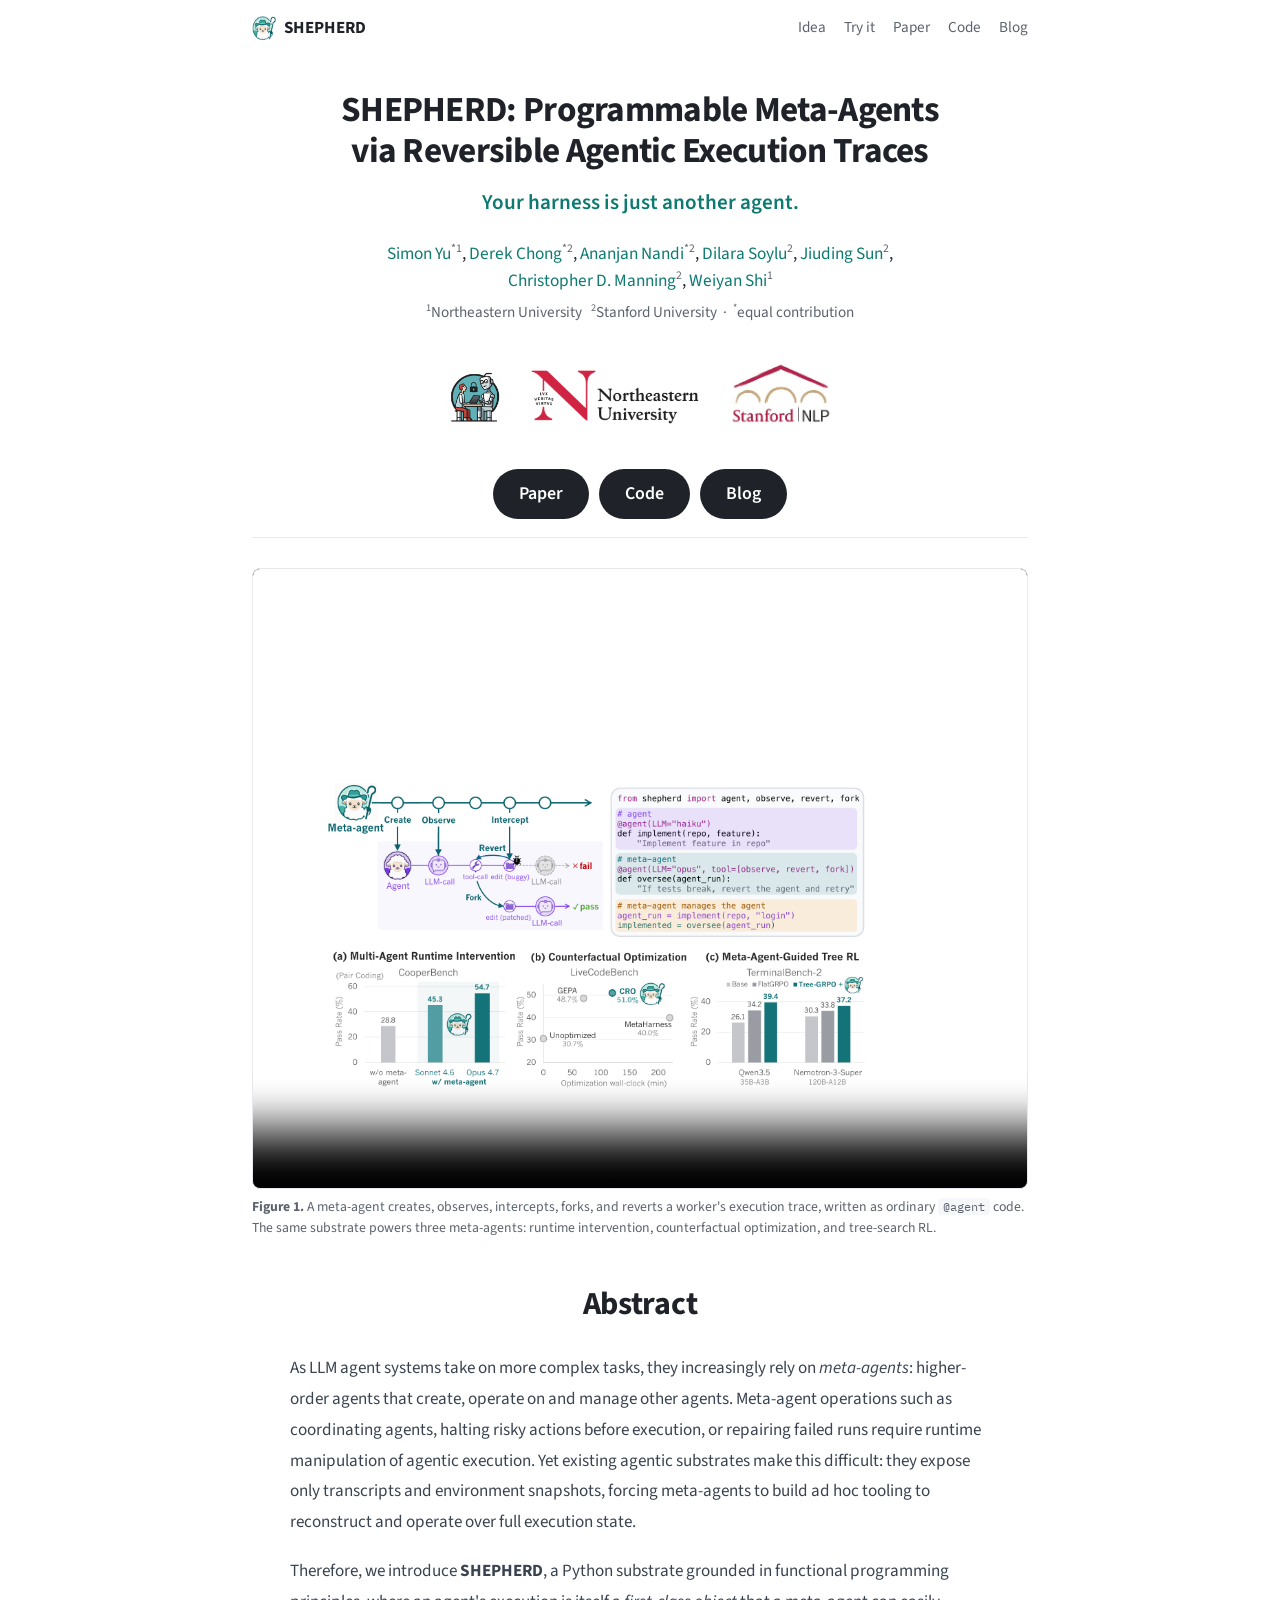
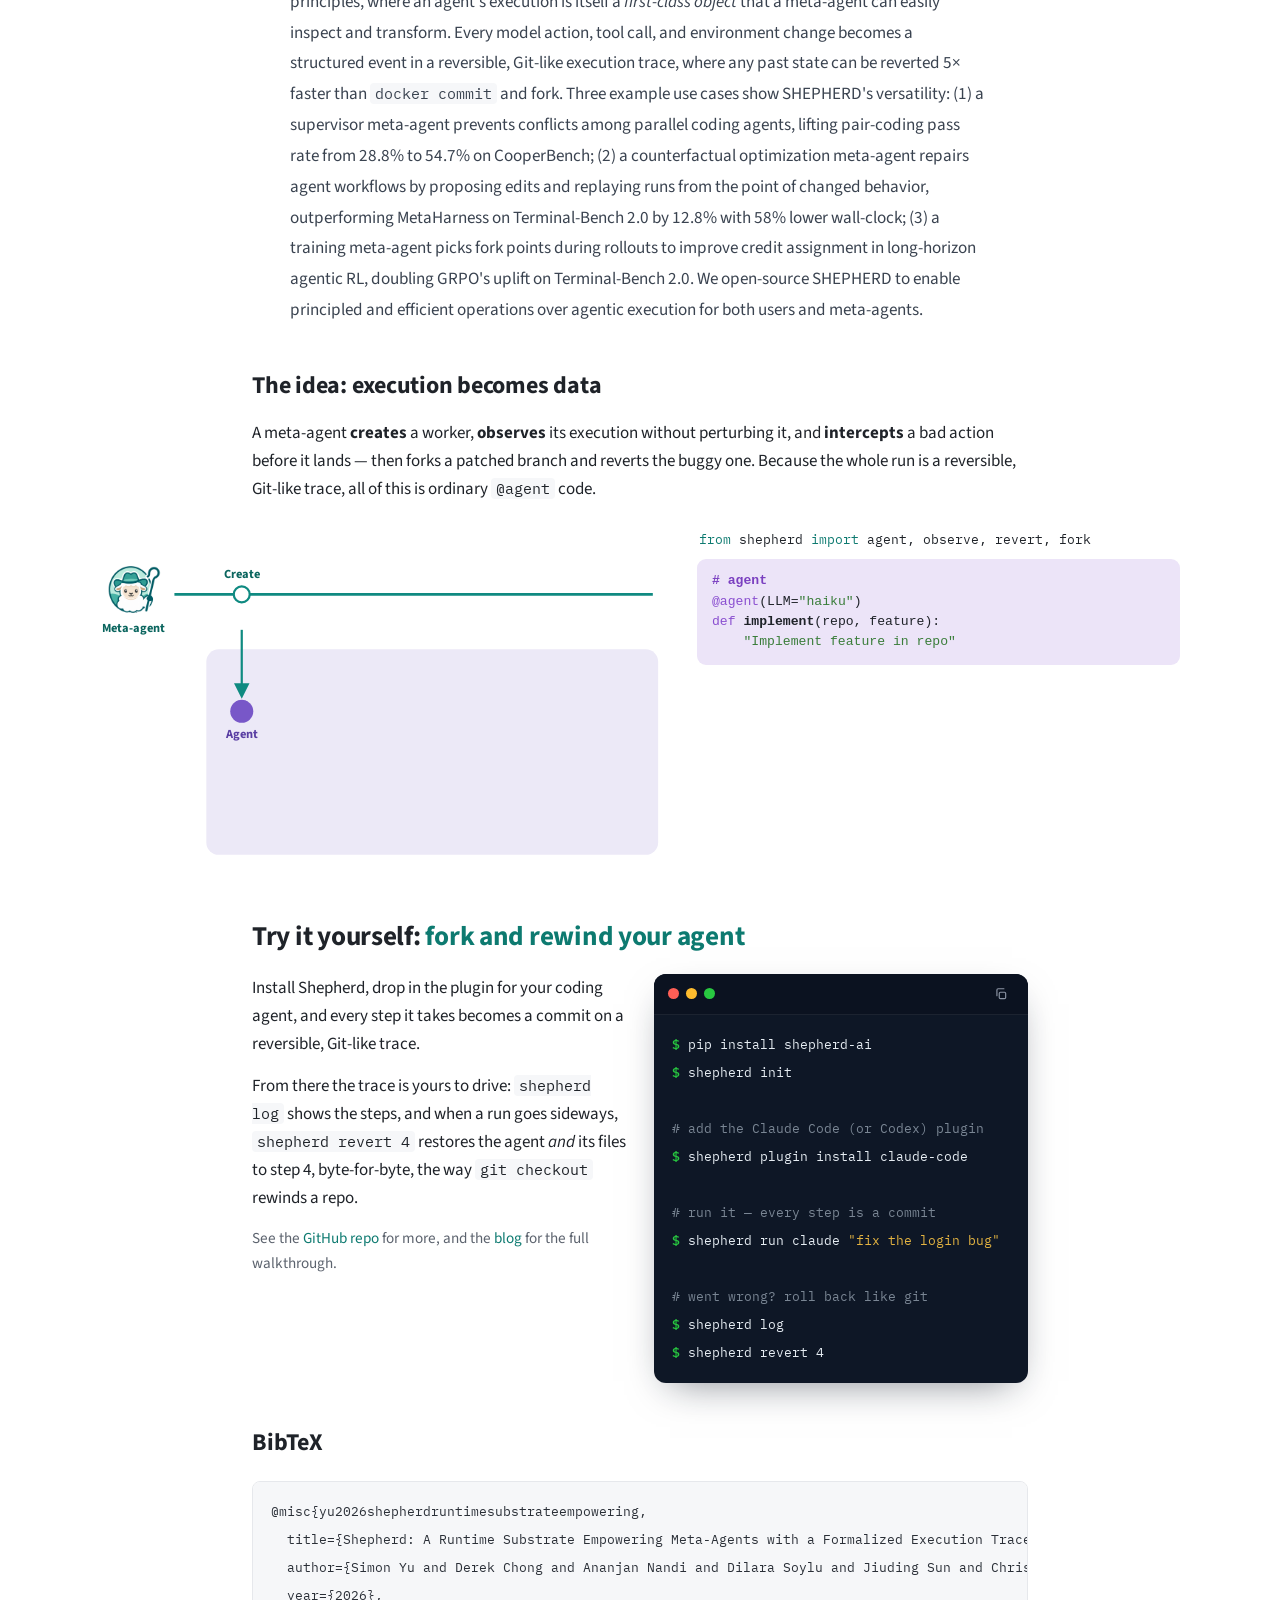
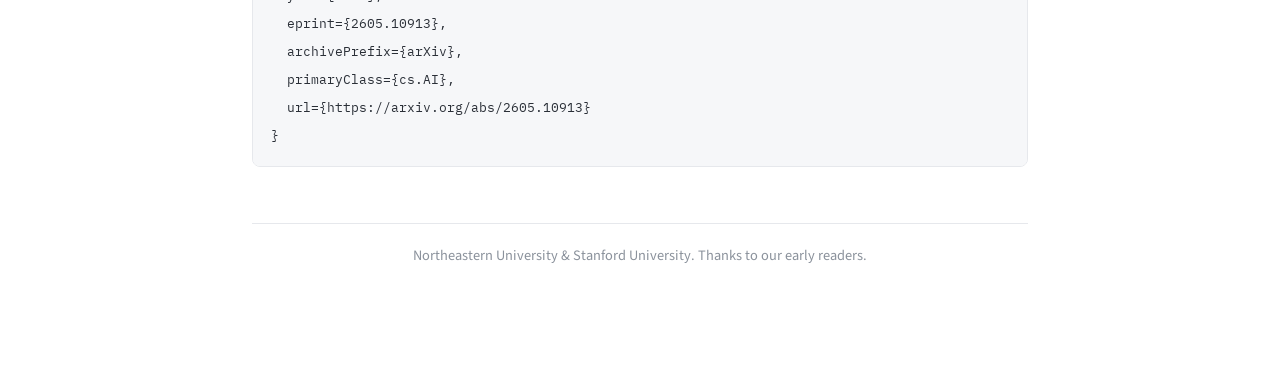
==== index.html @ e4c7e29d "Update SHEPHERD site Co-Authored-By: Claude Opus 4.8 (1M context) <noreply@anthropic.com>" ====
<!DOCTYPE html>
<html lang="en">
<head>
<meta charset="utf-8" />
<meta name="viewport" content="width=device-width, initial-scale=1" />
<title>SHEPHERD — Programmable Meta-Agents via Reversible Execution Traces</title>
<meta name="description" content="SHEPHERD makes an agent's execution a first-class, reversible, Git-like trace, so the harness that supervises your agents can be just another agent." />
<link rel="icon" type="image/png" href="assets/logo-shepherd.png" />
<link rel="preconnect" href="https://fonts.googleapis.com" />
<link rel="preconnect" href="https://fonts.gstatic.com" crossorigin />
<link href="https://fonts.googleapis.com/css2?family=Source+Sans+3:wght@400;600;700&family=IBM+Plex+Mono:wght@400;500&display=swap" rel="stylesheet" />
<link rel="stylesheet" href="style.css" />
<script src="app.js" defer></script>
</head>
<body>

<nav class="nav">
  <a class="nav__brand" href="#top"><img src="assets/logo-shepherd.png" alt="" /> SHEPHERD</a>
  <div class="nav__links">
    <a href="#idea">Idea</a>
    <a href="#try">Try it</a>
    <a href="https://arxiv.org/abs/2605.10913" target="_blank" rel="noopener">Paper</a>
    <a href="https://github.com/dcx/poc-crank-v2" target="_blank" rel="noopener">Code</a>
    <a href="https://www.notion.so/SHEPHERD-A-Runtime-Substrate-Empowering-Meta-Agents-with-a-Formalized-Execution-Trace-380c4f17675781e7a4adf8427de3fefa?source=copy_link" target="_blank" rel="noopener">Blog</a>
  </div>
</nav>

<main id="top" class="wrap">

  <!-- ===== Hero ===== -->
  <header class="hero">
    <h1 class="hero__title">SHEPHERD: Programmable Meta-Agents via Reversible Agentic Execution Traces</h1>
    <p class="hero__tag">Your harness is just another agent.</p>
    <p class="authors">
      <a href="https://simonucl.github.io/" target="_blank" rel="noopener">Simon Yu</a><sup>*1</sup>,
      <a href="https://nlp.stanford.edu/~derekch/" target="_blank" rel="noopener">Derek Chong</a><sup>*2</sup>,
      <a href="https://ananjan-nandi-9.github.io/" target="_blank" rel="noopener">Ananjan Nandi</a><sup>*2</sup>,
      <a href="https://profiles.stanford.edu/dilara" target="_blank" rel="noopener">Dilara Soylu</a><sup>2</sup>,
      <a href="https://jiudingsun01.github.io/" target="_blank" rel="noopener">Jiuding Sun</a><sup>2</sup>,<br />
      <a href="https://nlp.stanford.edu/~manning/" target="_blank" rel="noopener">Christopher D. Manning</a><sup>2</sup>,
      <a href="https://wyshi.github.io/" target="_blank" rel="noopener">Weiyan Shi</a><sup>1</sup>
    </p>
    <p class="affil"><sup>1</sup>Northeastern University &nbsp; <sup>2</sup>Stanford University &nbsp;&middot;&nbsp; <sup>*</sup>equal contribution</p>
    <div class="orgs">
      <a href="https://github.com/CHATS-lab" target="_blank" rel="noopener" title="CHATS-Lab"><img src="assets/logo-chats.png" alt="CHATS-Lab" /></a>
      <a href="https://www.northeastern.edu/" target="_blank" rel="noopener" title="Northeastern University"><img src="assets/logo-northeastern.png" alt="Northeastern University" /></a>
      <a href="https://nlp.stanford.edu/" target="_blank" rel="noopener" title="Stanford NLP Group"><img src="assets/logo-stanfordnlp.png" alt="Stanford NLP Group" /></a>
    </div>
    <p class="links">
      <a class="lnk" href="https://arxiv.org/abs/2605.10913" target="_blank" rel="noopener">Paper</a>
      <a class="lnk" href="https://github.com/dcx/poc-crank-v2" target="_blank" rel="noopener">Code</a>
      <a class="lnk" href="https://www.notion.so/SHEPHERD-A-Runtime-Substrate-Empowering-Meta-Agents-with-a-Formalized-Execution-Trace-380c4f17675781e7a4adf8427de3fefa?source=copy_link" target="_blank" rel="noopener">Blog</a>
    </p>
  </header>

  <!-- ===== Teaser ===== -->
  <figure class="teaser">
    <video class="teaser__video" src="assets/teaser.mp4" poster="assets/teaser.png" autoplay loop muted playsinline controls></video>
    <figcaption><b>Figure 1.</b> A meta-agent creates, observes, intercepts, forks, and reverts a worker's execution trace, written as ordinary <code>@agent</code> code. The same substrate powers three meta-agents: runtime intervention, counterfactual optimization, and tree-search RL.</figcaption>
  </figure>

  <!-- ===== Abstract ===== -->
  <section class="abstract">
    <h2>Abstract</h2>
    <div class="abstract__body">
      <p>
        As LLM agent systems take on more complex tasks, they increasingly rely on <em>meta-agents</em>:
        higher-order agents that create, operate on and manage other agents. Meta-agent operations such
        as coordinating agents, halting risky actions before execution, or repairing failed runs require
        runtime manipulation of agentic execution. Yet existing agentic substrates make this difficult:
        they expose only transcripts and environment snapshots, forcing meta-agents to build ad hoc
        tooling to reconstruct and operate over full execution state.
      </p>
      <p>
        Therefore, we introduce <b>SHEPHERD</b>, a Python substrate grounded in functional programming
        principles, where an agent's execution is itself a <em>first-class object</em> that a meta-agent
        can easily inspect and transform. Every model action, tool call, and environment change becomes a
        structured event in a reversible, Git-like execution trace, where any past state can be reverted
        5&times; faster than <code>docker commit</code> and fork. Three example use cases show SHEPHERD's
        versatility: (1) a supervisor meta-agent prevents conflicts among parallel coding agents, lifting
        pair-coding pass rate from 28.8% to 54.7% on CooperBench; (2) a counterfactual optimization
        meta-agent repairs agent workflows by proposing edits and replaying runs from the point of changed
        behavior, outperforming MetaHarness on Terminal-Bench 2.0 by 12.8% with 58% lower wall-clock;
        (3) a training meta-agent picks fork points during rollouts to improve credit assignment in
        long-horizon agentic RL, doubling GRPO's uplift on Terminal-Bench 2.0. We open-source SHEPHERD to
        enable principled and efficient operations over agentic execution for both users and meta-agents.
      </p>
    </div>
  </section>

  <!-- ===== The idea ===== -->
  <section id="idea">
    <h2>The idea: execution becomes data</h2>
    <p>
      A meta-agent <b>creates</b> a worker, <b>observes</b> its execution without perturbing it, and
      <b>intercepts</b> a bad action before it lands &mdash; then forks a patched branch and reverts the
      buggy one. Because the whole run is a reversible, Git-like trace, all of this is ordinary
      <code>@agent</code> code.
    </p>

    <div class="anim" id="anim">
      <div class="anim__diagram">
        <svg class="trace-svg" viewBox="0 0 640 360" role="img" aria-label="A meta-agent creates, observes, intercepts, reverts, and forks a worker's execution trace.">
          <defs>
            <marker id="arrT" markerWidth="7" markerHeight="7" refX="5.5" refY="3.5" orient="auto"><path d="M0 0 L7 3.5 L0 7 z" fill="#0f8a81"/></marker>
            <marker id="arrP" markerWidth="7" markerHeight="7" refX="5.5" refY="3.5" orient="auto"><path d="M0 0 L7 3.5 L0 7 z" fill="#7857c8"/></marker>
            <marker id="arrG" markerWidth="7" markerHeight="7" refX="5.5" refY="3.5" orient="auto"><path d="M0 0 L7 3.5 L0 7 z" fill="#bdb8c9"/></marker>
          </defs>

          <!-- base -->
          <g>
            <rect x="120" y="120" width="510" height="232" rx="14" fill="#ece9f7"/>
            <line x1="84" y1="58" x2="624" y2="58" stroke="#0f8a81" stroke-width="3"/>
            <image href="assets/logo-shepherd.png" x="8" y="22" width="60" height="60"/>
            <text x="38" y="100" text-anchor="middle" fill="#0a655e" font-weight="700">Meta-agent</text>
          </g>

          <!-- create -->
          <g class="g-step" data-step="create">
            <circle cx="160" cy="58" r="9" fill="#fff" stroke="#0f8a81" stroke-width="2.5"/>
            <text x="160" y="40" text-anchor="middle" fill="#0a655e" font-weight="700">Create</text>
            <line x1="160" y1="98" x2="160" y2="172" stroke="#0f8a81" stroke-width="2.5" marker-end="url(#arrT)"/>
            <circle cx="160" cy="190" r="13" fill="#7857c8"/>
            <text x="160" y="220" text-anchor="middle" fill="#5a3fa3" font-weight="700">Agent</text>
          </g>

          <!-- observe -->
          <g class="g-step" data-step="observe">
            <circle cx="270" cy="58" r="9" fill="#fff" stroke="#0f8a81" stroke-width="2.5"/>
            <text x="270" y="40" text-anchor="middle" fill="#0a655e" font-weight="700">Observe</text>
            <line x1="270" y1="98" x2="270" y2="172" stroke="#0f8a81" stroke-width="2" stroke-dasharray="4 4" marker-end="url(#arrT)"/>
            <line x1="173" y1="190" x2="270" y2="190" stroke="#7857c8" stroke-width="3"/>
            <circle cx="270" cy="190" r="13" fill="#7857c8"/>
            <text x="270" y="220" text-anchor="middle" fill="#5a3fa3" font-weight="700">LLM-call</text>
          </g>

          <!-- intercept -->
          <g class="g-step" data-step="intercept">
            <circle cx="430" cy="58" r="9" fill="#fff" stroke="#0f8a81" stroke-width="2.5"/>
            <text x="430" y="40" text-anchor="middle" fill="#0a655e" font-weight="700">Intercept</text>
            <line x1="430" y1="98" x2="430" y2="172" stroke="#0f8a81" stroke-width="2.5" marker-end="url(#arrT)"/>
            <line x1="283" y1="190" x2="430" y2="190" stroke="#7857c8" stroke-width="3"/>
            <circle cx="350" cy="190" r="13" fill="#7857c8"/>
            <text x="350" y="220" text-anchor="middle" fill="#5a3fa3" font-weight="700">tool-call</text>
            <circle cx="430" cy="190" r="13" fill="#7857c8"/>
            <circle cx="441" cy="182" r="5" fill="#d2402a"/>
            <text x="430" y="220" text-anchor="middle" fill="#5a3fa3" font-weight="700">edit (buggy)</text>
            <line x1="443" y1="190" x2="520" y2="190" stroke="#bdb8c9" stroke-width="2.5" stroke-dasharray="4 4"/>
            <circle cx="532" cy="190" r="12" fill="#ded9e7" stroke="#bdb8c9" stroke-width="2"/>
            <line x1="546" y1="190" x2="572" y2="190" stroke="#bdb8c9" stroke-width="2.5" marker-end="url(#arrG)"/>
            <text x="582" y="195" fill="#d2402a" font-weight="700">&#10007; fail</text>
          </g>

          <!-- revert: arc back toward the pre-edit state -->
          <g class="g-step" data-step="revert">
            <path d="M418 174 C 408 140, 368 140, 354 174" fill="none" stroke="#0f8a81" stroke-width="2.5" marker-end="url(#arrT)"/>
            <text x="386" y="128" text-anchor="middle" fill="#0a655e" font-weight="700">Revert</text>
          </g>

          <!-- fork: patched branch that passes -->
          <g class="g-step" data-step="fork">
            <path d="M350 203 C 350 250, 398 268, 430 274" fill="none" stroke="#7857c8" stroke-width="3"/>
            <text x="372" y="252" text-anchor="middle" fill="#0a655e" font-weight="700">Fork</text>
            <circle cx="430" cy="278" r="13" fill="#7857c8"/>
            <text x="430" y="308" text-anchor="middle" fill="#5a3fa3" font-weight="700">edit (patched)</text>
            <line x1="443" y1="278" x2="520" y2="278" stroke="#7857c8" stroke-width="3"/>
            <circle cx="532" cy="278" r="13" fill="#7857c8"/>
            <text x="532" y="308" text-anchor="middle" fill="#5a3fa3" font-weight="700">LLM-call</text>
            <line x1="546" y1="278" x2="572" y2="278" stroke="#7857c8" stroke-width="2.5" marker-end="url(#arrP)"/>
            <text x="582" y="283" fill="#2f8a3c" font-weight="700">&#10003; pass</text>
          </g>
        </svg>
      </div>

      <div class="anim__code">
        <div class="cimport"><span class="kwt">from</span> shepherd <span class="kwt">import</span> agent, observe, revert, fork</div>
        <pre class="cblock cblock--agent" data-step="create"><span class="cm"># agent</span>
<span class="kw">@agent</span>(LLM=<span class="st">"haiku"</span>)
<span class="kw">def</span> <span class="fn">implement</span>(repo, feature):
    <span class="st">"Implement feature in repo"</span></pre>
        <pre class="cblock cblock--meta" data-step="intercept"><span class="cm"># meta-agent</span>
<span class="kw">@agent</span>(LLM=<span class="st">"opus"</span>, tool=[observe, revert, fork])
<span class="kw">def</span> <span class="fn">oversee</span>(agent_run):
    <span class="st">"If tests break, revert the agent and retry"</span></pre>
        <pre class="cblock cblock--manage" data-step="fork"><span class="cm"># meta-agent manages the agent</span>
agent_run = <span class="fn">implement</span>(repo, <span class="st">"login"</span>)
implemented = <span class="fn">oversee</span>(agent_run)</pre>
      </div>

    </div>
  </section>

  <!-- ===== Try it ===== -->
  <section id="try">
    <h2 class="try-h">Try it yourself: <span class="try-h__accent">fork and rewind your agent</span></h2>
    <div class="try">
      <div class="try__text">
        <p>
          Install Shepherd, drop in the plugin for your coding agent, and every step it takes becomes a
          commit on a reversible, Git-like trace.
        </p>
        <p>
          From there the trace is yours to drive: <code>shepherd log</code> shows the steps, and when a
          run goes sideways, <code>shepherd revert 4</code> restores the agent <em>and</em> its files to
          step 4, byte-for-byte, the way <code>git checkout</code> rewinds a repo.
        </p>
        <p class="muted">
          See the <a href="https://github.com/dcx/poc-crank-v2" target="_blank" rel="noopener">GitHub repo</a>
          for more, and the <a href="https://www.notion.so/SHEPHERD-A-Runtime-Substrate-Empowering-Meta-Agents-with-a-Formalized-Execution-Trace-380c4f17675781e7a4adf8427de3fefa?source=copy_link" target="_blank" rel="noopener">blog</a>
          for the full walkthrough.
        </p>
      </div>
      <div class="terminal">
        <div class="terminal__bar">
          <span class="dot dot--r"></span><span class="dot dot--y"></span><span class="dot dot--g"></span>
          <button class="terminal__copy" type="button" aria-label="Copy commands"><svg width="14" height="14" viewBox="0 0 24 24" fill="none" stroke="currentColor" stroke-width="2" stroke-linecap="round" stroke-linejoin="round"><rect x="9" y="9" width="11" height="11" rx="2"/><path d="M5 15V5a2 2 0 0 1 2-2h10"/></svg></button>
        </div>
        <pre class="terminal__body"><code><span class="p">$</span> pip install shepherd-ai
<span class="p">$</span> shepherd init

<span class="c"># add the Claude Code (or Codex) plugin</span>
<span class="p">$</span> shepherd plugin install claude-code

<span class="c"># run it — every step is a commit</span>
<span class="p">$</span> shepherd run claude <span class="s">"fix the login bug"</span>

<span class="c"># went wrong? roll back like git</span>
<span class="p">$</span> shepherd log
<span class="p">$</span> shepherd revert 4</code></pre>
      </div>
    </div>
  </section>

  <!-- ===== BibTeX ===== -->
  <section id="cite">
    <h2>BibTeX</h2>
    <pre class="code"><code>@misc{yu2026shepherdruntimesubstrateempowering,
  title={Shepherd: A Runtime Substrate Empowering Meta-Agents with a Formalized Execution Trace},
  author={Simon Yu and Derek Chong and Ananjan Nandi and Dilara Soylu and Jiuding Sun and Christopher D Manning and Weiyan Shi},
  year={2026},
  eprint={2605.10913},
  archivePrefix={arXiv},
  primaryClass={cs.AI},
  url={https://arxiv.org/abs/2605.10913}
}</code></pre>
  </section>

  <footer class="footer">
    <p>Northeastern University &amp; Stanford University. Thanks to our early readers.</p>
  </footer>

</main>
</body>
</html>
---- style.css ----
/* ============================================================
   SHEPHERD landing page — plain academic project page
   White background, centered single column, static figures.
   ============================================================ */

:root {
  --bg:     #ffffff;
  --text:   #1f2329;
  --muted:  #5c636e;
  --faint:  #8b929c;
  --line:   #e6e8ec;
  --code-bg:#f6f7f9;
  --link:   #0d7a70;     /* calm teal */
  --link-h: #0a5a52;
  --accent: #0d7a70;
  --sans: "Source Sans 3", system-ui, -apple-system, Segoe UI, sans-serif;
  --mono: "IBM Plex Mono", ui-monospace, "SF Mono", monospace;
  --maxw: 820px;
}

* { box-sizing: border-box; }
html { scroll-behavior: smooth; }
@media (prefers-reduced-motion: reduce) { html { scroll-behavior: auto; } }

body {
  margin: 0;
  font-family: var(--sans);
  color: var(--text);
  background: var(--bg);
  line-height: 1.65;
  font-size: 17px;
  -webkit-font-smoothing: antialiased;
}

a { color: var(--link); text-decoration: none; }
a:hover { color: var(--link-h); text-decoration: underline; }
em { font-style: italic; }
sup { font-size: .68em; color: var(--muted); }
code { font-family: var(--mono); font-size: .88em; background: var(--code-bg); padding: 1px 5px; border-radius: 4px; }

/* ---------- nav ---------- */
.nav {
  display: flex; align-items: center; justify-content: space-between;
  max-width: var(--maxw); margin: 0 auto;
  padding: 14px 22px;
}
.nav__brand { display: inline-flex; align-items: center; gap: 8px; font-weight: 700; color: var(--text); letter-spacing: .02em; }
.nav__brand:hover { text-decoration: none; }
.nav__brand img { width: 24px; height: 24px; }
.nav__links { display: flex; gap: 18px; }
.nav__links a { color: var(--muted); font-size: .95rem; }
.nav__links a:hover { color: var(--link); text-decoration: none; }
@media (max-width: 640px) { .nav__links a:not(:last-child) { display: none; } }

/* ---------- layout ---------- */
.wrap { max-width: var(--maxw); margin: 0 auto; padding: 8px 22px 80px; }

section { margin: 40px 0; }
h2 { font-size: 1.5rem; font-weight: 700; margin: 0 0 14px; letter-spacing: -.01em; }
h3 { font-size: 1.15rem; font-weight: 600; margin: 30px 0 8px; }
p  { margin: 0 0 16px; }
.muted { color: var(--muted); font-size: .95rem; }

/* ---------- hero ---------- */
.hero { text-align: center; padding: 26px 0 18px; border-bottom: 1px solid var(--line); }
.hero__head { display: flex; align-items: center; justify-content: center; gap: 20px; flex-wrap: wrap; margin-bottom: 16px; }
.hero__logo { width: 92px; height: 92px; flex: none; }
.hero__title { font-size: clamp(1.5rem, 3.2vw, 2.2rem); font-weight: 700; line-height: 1.15; letter-spacing: -.02em; margin: 0 auto 14px; max-width: 18em; text-align: center; }
.hero__tag { font-size: clamp(1.1rem, 2.2vw, 1.32rem); color: var(--accent); font-weight: 600; margin: 0 0 20px; }
.authors { font-size: 1.08rem; line-height: 1.5; margin: 0 auto 6px; max-width: 44em; }
.affil { font-size: .95rem; color: var(--muted); margin: 0 0 20px; }

.links { display: flex; flex-wrap: wrap; gap: 10px; justify-content: center; margin: 0; }
.lnk {
  display: inline-block; font-size: 1.12rem; font-weight: 600;
  padding: 10px 26px; border-radius: 999px;
  background: var(--text); color: #fff;
}
.lnk:hover { background: #000; color: #fff; text-decoration: none; }
.lnk--off { background: var(--code-bg); color: var(--faint); cursor: default; }

/* affiliation logos */
.orgs { display: flex; flex-wrap: wrap; align-items: center; justify-content: center; gap: 30px; margin: 6px 0 20px; }
.orgs img { height: 54px; width: auto; opacity: .88; }
.orgs img[alt="Stanford NLP Group"] { height: 104px; }
.orgs a { display: inline-flex; }
.orgs a:hover img { opacity: 1; }
@media (max-width: 480px) { .orgs { gap: 18px; } .orgs img { height: 42px; } .orgs img[alt="Stanford NLP Group"] { height: 80px; } }

/* ---------- figures ---------- */
figure { margin: 22px 0; }
figure img { display: block; width: 100%; height: auto; border: 1px solid var(--line); border-radius: 6px; }
figcaption { font-size: .86rem; color: var(--muted); margin-top: 8px; line-height: 1.5; }
.teaser { margin: 30px 0; }

/* ---------- code ---------- */
pre.code {
  background: var(--code-bg); border: 1px solid var(--line); border-radius: 8px;
  padding: 16px 18px; overflow-x: auto; margin: 18px 0;
}
pre.code code { background: none; padding: 0; font-size: .82rem; line-height: 1.7; color: #2a2f37; white-space: pre; }

/* ---------- details ---------- */
details { margin: 8px 0 0; border-top: 1px solid var(--line); padding-top: 12px; }
summary { cursor: pointer; font-weight: 600; color: var(--accent); }
details p { margin-top: 10px; font-size: .95rem; color: var(--muted); }

/* ---------- facts list ---------- */
.facts { margin: 6px 0 0; padding-left: 22px; }
.facts li { margin-bottom: 12px; }

/* ---------- footer ---------- */
.footer { margin-top: 56px; padding-top: 20px; border-top: 1px solid var(--line); text-align: center; color: var(--faint); font-size: .9rem; }

/* ===== animated "execution becomes data" diagram ===== */
.anim {
  width: min(1080px, 94vw);
  margin: 26px 0 10px;
  margin-left: calc((100% - min(1080px, 94vw)) / 2);
  display: grid;
  grid-template-columns: 1.08fr 0.92fr;
  gap: 30px;
  align-items: center;
}
.anim__diagram svg { width: 100%; height: auto; display: block; }
.trace-svg text { font-family: var(--sans); font-size: 14px; }

.anim__code { display: flex; flex-direction: column; gap: 10px; font-family: var(--mono); font-size: .82rem; line-height: 1.5; }
.cimport { color: #1f2329; padding: 0 2px; white-space: pre-wrap; }
.cimport .kwt { color: #0d7a70; }
.cblock { margin: 0; padding: 12px 15px; border-radius: 9px; white-space: pre; overflow-x: auto; line-height: 1.55; }
.cblock--agent  { background: #ece4f8; }
.cblock--meta   { background: #d8efe9; }
.cblock--manage { background: #fdecd2; }
.cm { font-weight: 600; }
.cblock--agent  .cm { color: #7a3fc0; }
.cblock--meta   .cm { color: #0d7a70; }
.cblock--manage .cm { color: #b06a1c; }
.kw { color: #8a4fd0; }
.st { color: #3a7d3a; }
.fn { color: #1f2329; font-weight: 600; }

.anim__replay {
  grid-column: 1 / -1; justify-self: end;
  font-family: var(--mono); font-size: .76rem;
  padding: 6px 13px; border-radius: 999px;
  border: 1px solid var(--line); background: var(--code-bg); color: var(--muted);
  cursor: pointer;
}
.anim__replay:hover { color: var(--accent); border-color: var(--accent); }

/* reveal states */
.g-step { opacity: 0; transition: opacity .55s ease; }
.g-step.in { opacity: 1; }
.cblock, .cimport { opacity: 0; transform: translateY(8px); transition: opacity .5s ease, transform .5s ease; }
.cblock.in, .cimport.in { opacity: 1; transform: none; }

@media (max-width: 820px) {
  .anim { grid-template-columns: 1fr; gap: 16px; width: 100%; margin-left: 0; }
}
@media (prefers-reduced-motion: reduce) {
  .g-step, .cblock, .cimport { opacity: 1 !important; transform: none !important; }
}

/* ===== teaser video ===== */
.teaser__video { display: block; width: 100%; height: auto; border: 1px solid var(--line); border-radius: 8px; background: #000; }

/* ===== try it ===== */
.try { display: grid; grid-template-columns: 1fr 1fr; gap: 28px; align-items: center; }
@media (max-width: 760px) { .try { grid-template-columns: 1fr; gap: 16px; } }
.try__text p { margin: 0 0 14px; }
.try__code { background: #f6f7f9; border: 1px solid var(--line); border-radius: 10px; padding: 16px 18px; overflow-x: auto; margin: 0; }
.try__code code { font-family: var(--mono); font-size: .82rem; line-height: 1.85; color: #2a2f37; white-space: pre; }
.sh-c { color: #8b929c; }
.sh-s { color: #3a7d3a; }

/* ===== abstract (VS-style) ===== */
.abstract { text-align: center; }
.abstract h2 { font-size: 2rem; margin-bottom: 22px; }
.abstract__body { max-width: 700px; margin: 0 auto; text-align: left; }
.abstract__body p { font-size: 1.07rem; line-height: 1.8; color: #3a4350; margin: 0 0 18px; }
.abstract__body p:last-child { margin-bottom: 0; }

/* ===== try it (VS-style heading + dark terminal) ===== */
.try-h { font-size: 1.7rem; }
.try-h__accent { color: var(--accent); }
.try { align-items: start; }
.try__text p:last-child { margin-bottom: 0; }

.terminal {
  background: #0e1726; border-radius: 12px; overflow: hidden;
  box-shadow: 0 14px 38px -16px rgba(14,23,38,.55);
}
.terminal__bar {
  display: flex; align-items: center; gap: 7px;
  padding: 10px 14px; background: #0b1220; border-bottom: 1px solid rgba(255,255,255,.07);
}
.dot { width: 11px; height: 11px; border-radius: 50%; display: inline-block; }
.dot--r { background: #ff5f56; } .dot--y { background: #febc2e; } .dot--g { background: #28c840; }
.terminal__copy {
  margin-left: auto; display: inline-flex; align-items: center;
  background: transparent; border: 0; color: #8a93a3; cursor: pointer;
  padding: 3px 6px; border-radius: 6px;
}
.terminal__copy:hover { color: #cdd5e0; background: rgba(255,255,255,.07); }
.terminal__copy.copied { color: #28c840; }
.terminal__body { margin: 0; padding: 16px 18px; overflow-x: auto; }
.terminal__body code { font-family: var(--mono); font-size: .82rem; line-height: 1.9; color: #e6edf3; white-space: pre; background: none; padding: 0; }
.terminal__body .p { color: #28c840; font-weight: 600; }
.terminal__body .c { color: #7a8694; }
.terminal__body .s { color: #e3b341; }
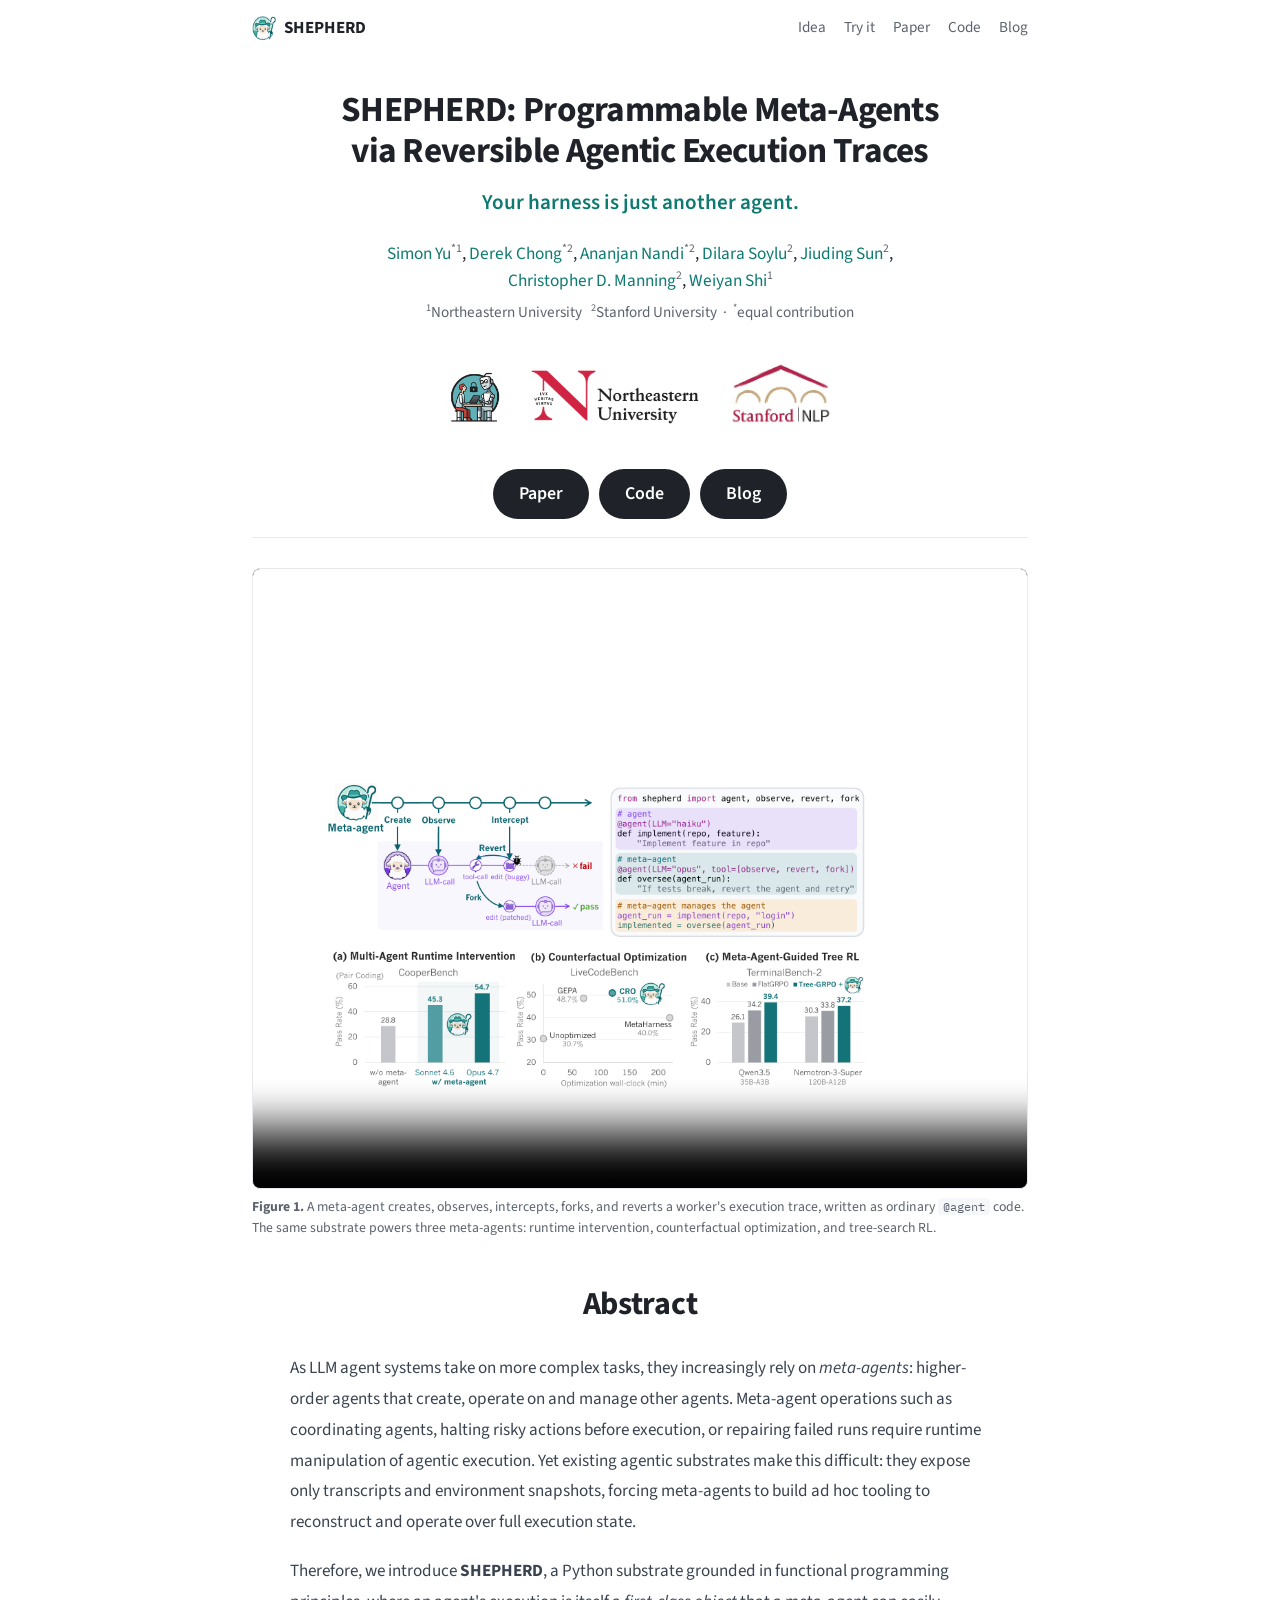
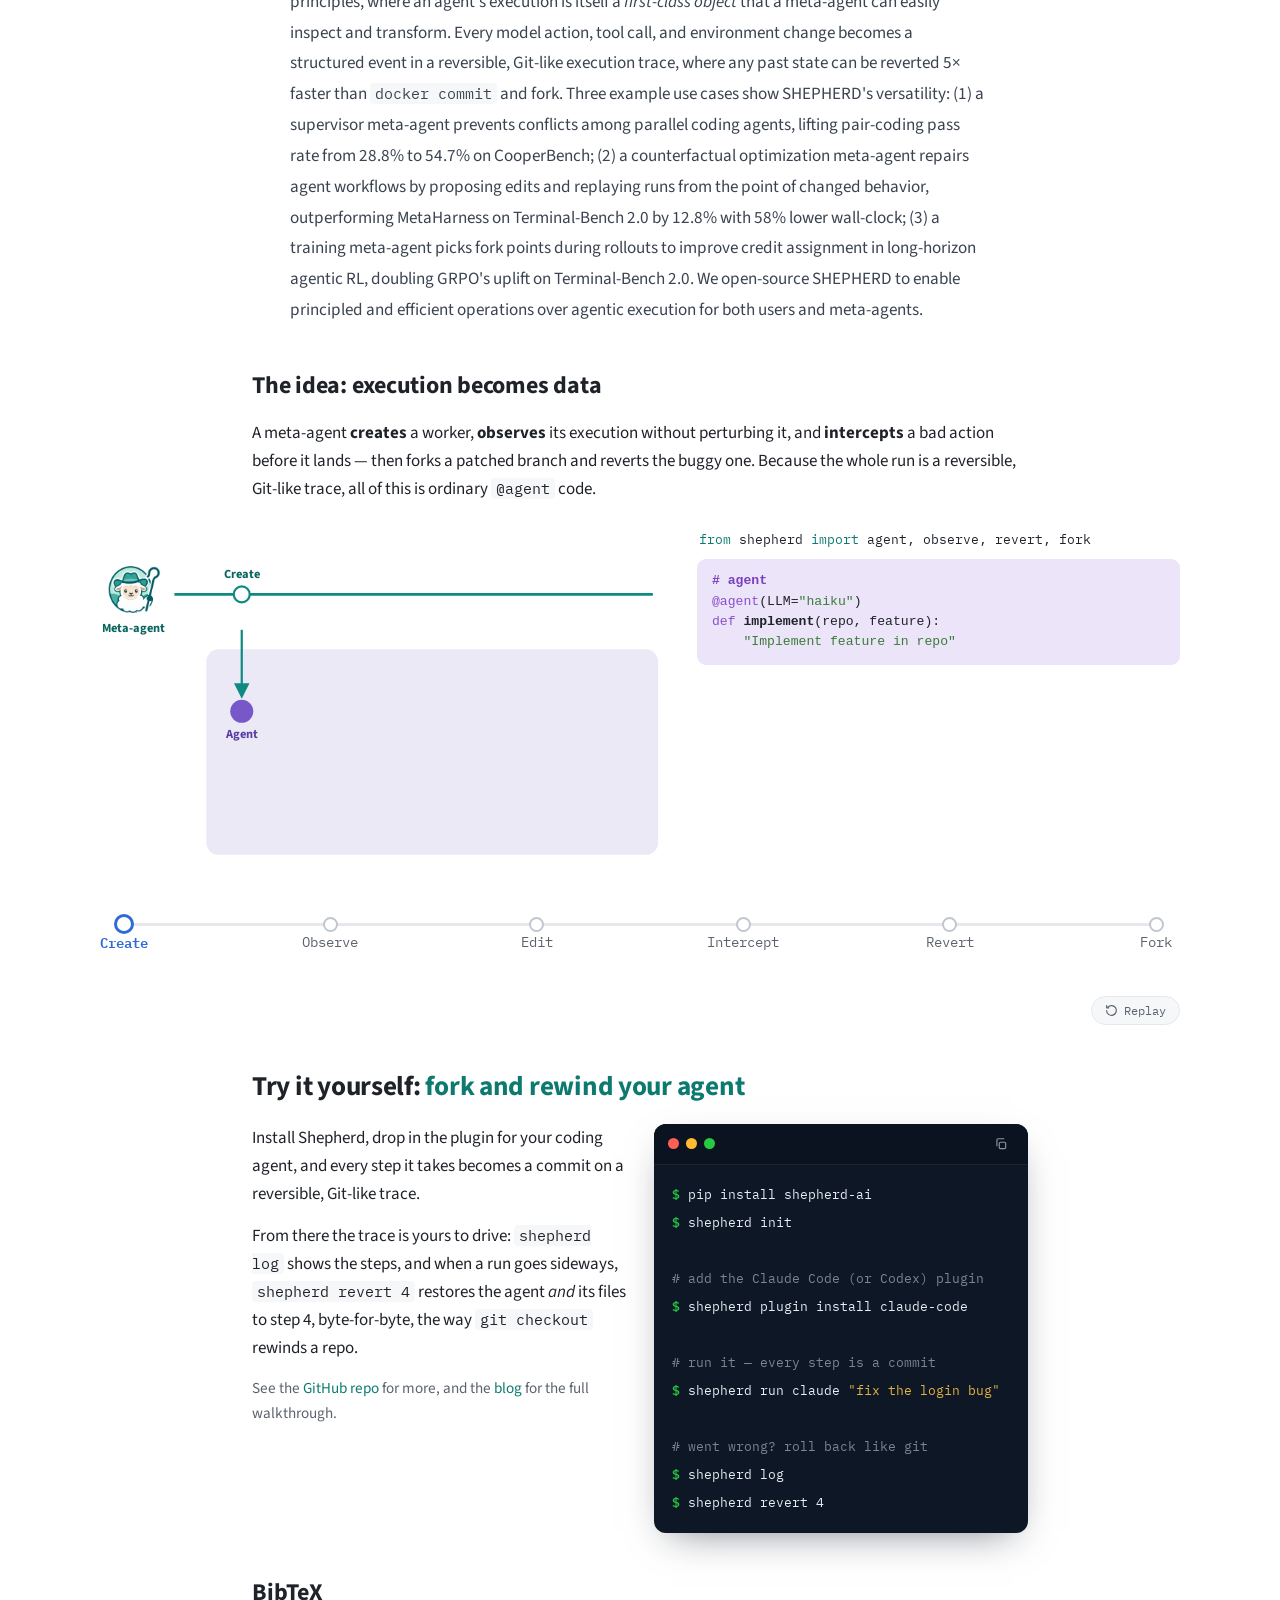
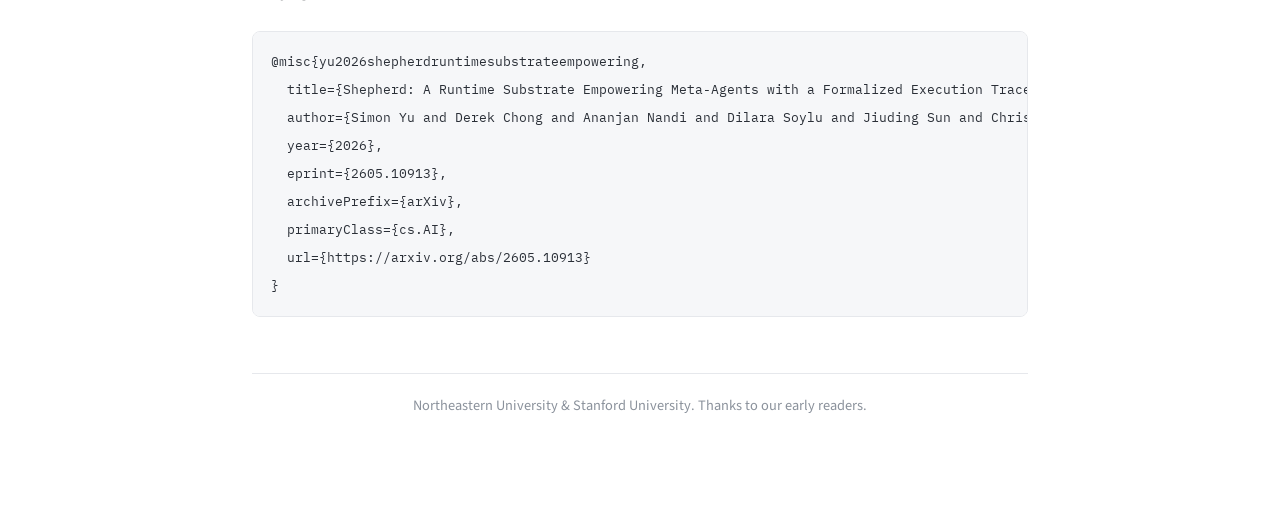
==== commit b28e6729: "Update SHEPHERD site Co-Authored-By: Claude Opus 4.8 (1M context) <noreply@anthropic.com>" ====
--- a/index.html
+++ b/index.html
@@ -134,11 +134,8 @@
             <text x="270" y="220" text-anchor="middle" fill="#5a3fa3" font-weight="700">LLM-call</text>
           </g>
 
-          <!-- intercept -->
-          <g class="g-step" data-step="intercept">
-            <circle cx="430" cy="58" r="9" fill="#fff" stroke="#0f8a81" stroke-width="2.5"/>
-            <text x="430" y="40" text-anchor="middle" fill="#0a655e" font-weight="700">Intercept</text>
-            <line x1="430" y1="98" x2="430" y2="172" stroke="#0f8a81" stroke-width="2.5" marker-end="url(#arrT)"/>
+          <!-- buggy: the worker reaches a buggy edit and fails -->
+          <g class="g-step" data-step="buggy">
             <line x1="283" y1="190" x2="430" y2="190" stroke="#7857c8" stroke-width="3"/>
             <circle cx="350" cy="190" r="13" fill="#7857c8"/>
             <text x="350" y="220" text-anchor="middle" fill="#5a3fa3" font-weight="700">tool-call</text>
@@ -151,6 +148,13 @@
             <text x="582" y="195" fill="#d2402a" font-weight="700">&#10007; fail</text>
           </g>
 
+          <!-- intercept: the meta-agent intervenes on the buggy edit -->
+          <g class="g-step" data-step="intercept">
+            <circle cx="430" cy="58" r="9" fill="#fff" stroke="#0f8a81" stroke-width="2.5"/>
+            <text x="430" y="40" text-anchor="middle" fill="#0a655e" font-weight="700">Intercept</text>
+            <line x1="430" y1="98" x2="430" y2="172" stroke="#0f8a81" stroke-width="2.5" marker-end="url(#arrT)"/>
+          </g>
+
           <!-- revert: arc back toward the pre-edit state -->
           <g class="g-step" data-step="revert">
             <path d="M418 174 C 408 140, 368 140, 354 174" fill="none" stroke="#0f8a81" stroke-width="2.5" marker-end="url(#arrT)"/>
@@ -160,7 +164,7 @@
           <!-- fork: patched branch that passes -->
           <g class="g-step" data-step="fork">
             <path d="M350 203 C 350 250, 398 268, 430 274" fill="none" stroke="#7857c8" stroke-width="3"/>
-            <text x="372" y="252" text-anchor="middle" fill="#0a655e" font-weight="700">Fork</text>
+            <text x="338" y="250" text-anchor="end" fill="#0a655e" font-weight="700">Fork</text>
             <circle cx="430" cy="278" r="13" fill="#7857c8"/>
             <text x="430" y="308" text-anchor="middle" fill="#5a3fa3" font-weight="700">edit (patched)</text>
             <line x1="443" y1="278" x2="520" y2="278" stroke="#7857c8" stroke-width="3"/>
@@ -186,6 +190,23 @@
 agent_run = <span class="fn">implement</span>(repo, <span class="st">"login"</span>)
 implemented = <span class="fn">oversee</span>(agent_run)</pre>
       </div>
+
+      <div class="anim__scrub" aria-label="Step through the trace">
+        <div class="scrub__track" role="slider" tabindex="0" aria-valuemin="0" aria-valuemax="5" aria-valuenow="5" aria-label="Trace step">
+          <div class="scrub__fill"></div>
+          <div class="scrub__handle"></div>
+          <span class="scrub__stop" data-i="0" style="left:0%"><span class="scrub__lbl">Create</span></span>
+          <span class="scrub__stop" data-i="1" style="left:20%"><span class="scrub__lbl">Observe</span></span>
+          <span class="scrub__stop" data-i="2" style="left:40%"><span class="scrub__lbl">Edit</span></span>
+          <span class="scrub__stop" data-i="3" style="left:60%"><span class="scrub__lbl">Intercept</span></span>
+          <span class="scrub__stop" data-i="4" style="left:80%"><span class="scrub__lbl">Revert</span></span>
+          <span class="scrub__stop" data-i="5" style="left:100%"><span class="scrub__lbl">Fork</span></span>
+        </div>
+      </div>
+      <button class="anim__replay" type="button">
+        <svg width="13" height="13" viewBox="0 0 24 24" fill="none" stroke="currentColor" stroke-width="2.2" stroke-linecap="round" stroke-linejoin="round" aria-hidden="true"><path d="M3 12a9 9 0 1 0 2.6-6.4"/><path d="M3 3v4h4"/></svg>
+        Replay
+      </button>
 
     </div>
   </section>
--- a/style.css
+++ b/style.css
@@ -142,12 +142,49 @@
 
 .anim__replay {
   grid-column: 1 / -1; justify-self: end;
+  display: inline-flex; align-items: center; gap: 6px;
   font-family: var(--mono); font-size: .76rem;
   padding: 6px 13px; border-radius: 999px;
   border: 1px solid var(--line); background: var(--code-bg); color: var(--muted);
   cursor: pointer;
 }
 .anim__replay:hover { color: var(--accent); border-color: var(--accent); }
+.anim__replay svg { display: block; }
+
+/* ===== scrubber: slide to any step in the trace ===== */
+/* --scrub is a deliberately distinct blue, separate from the teal/violet in the diagram */
+.anim__scrub { grid-column: 1 / -1; padding: 0 12px; --scrub: #2f6bd6; }
+.scrub__track {
+  position: relative; height: 3px; background: var(--line);
+  margin: 18px 12px 40px; cursor: pointer; outline: none; touch-action: none;
+}
+.scrub__track:focus-visible { box-shadow: 0 0 0 3px rgba(47,107,214,.20); border-radius: 2px; }
+.scrub__fill {
+  position: absolute; left: 0; top: 0; height: 100%; width: 100%;
+  background: var(--scrub); transition: width .3s ease;
+}
+.scrub__handle {
+  position: absolute; top: 50%; left: 100%; width: 20px; height: 20px; border-radius: 50%;
+  background: #fff; border: 3px solid var(--scrub); transform: translate(-50%, -50%);
+  transition: left .3s ease; pointer-events: none; z-index: 2;
+}
+.scrub__track.dragging .scrub__fill,
+.scrub__track.dragging .scrub__handle { transition: none; }
+.scrub__stop {
+  position: absolute; top: 50%; transform: translate(-50%, -50%);
+  width: 30px; height: 30px; display: flex; align-items: center; justify-content: center;
+}
+.scrub__stop::before {
+  content: ""; width: 15px; height: 15px; border-radius: 50%;
+  background: #fff; border: 2.5px solid #c1c7d0; box-sizing: border-box;
+}
+.scrub__stop.done::before { border-color: var(--scrub); background: var(--scrub); }
+.scrub__lbl {
+  position: absolute; top: 22px; left: 50%; transform: translateX(-50%);
+  font-family: var(--mono); font-size: .85rem; white-space: nowrap; color: var(--muted);
+}
+.scrub__stop.active .scrub__lbl { color: var(--scrub); font-weight: 600; }
+@media (max-width: 560px) { .scrub__lbl { font-size: .68rem; } }
 
 /* reveal states */
 .g-step { opacity: 0; transition: opacity .55s ease; }
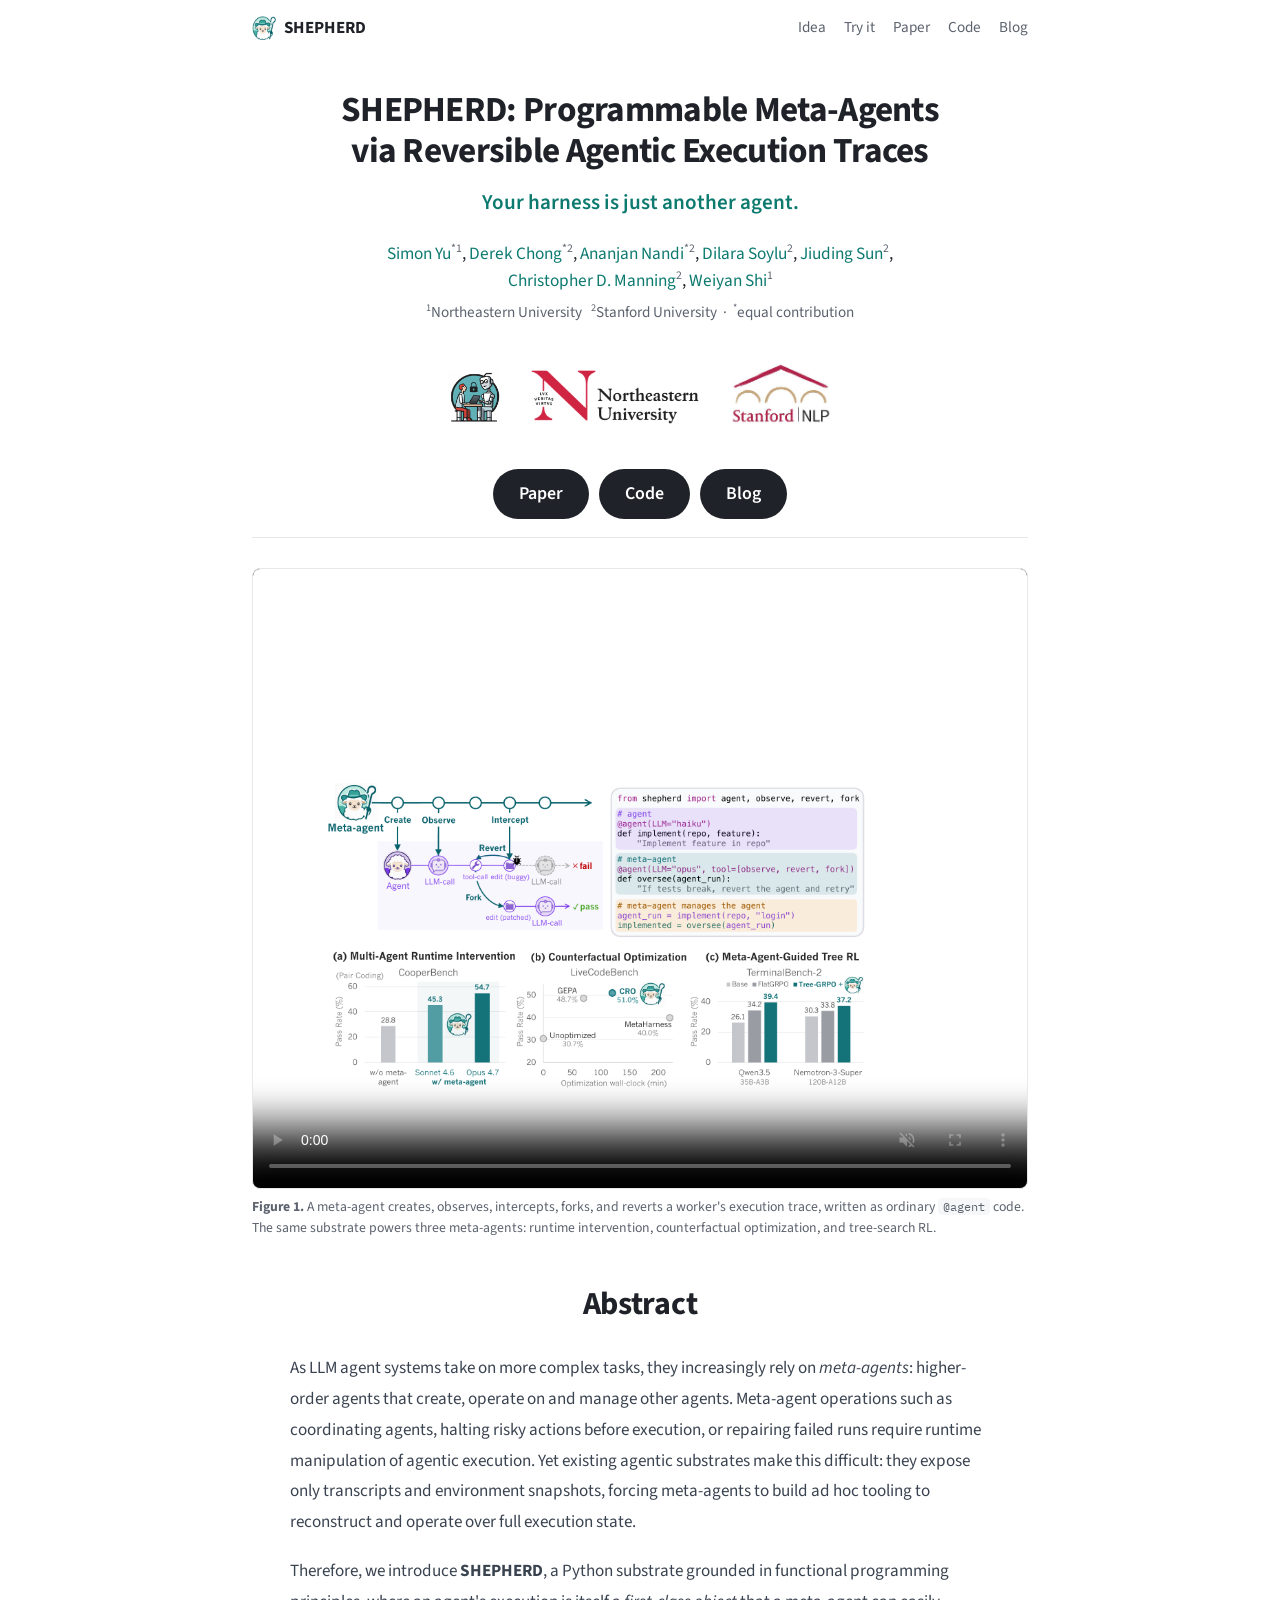
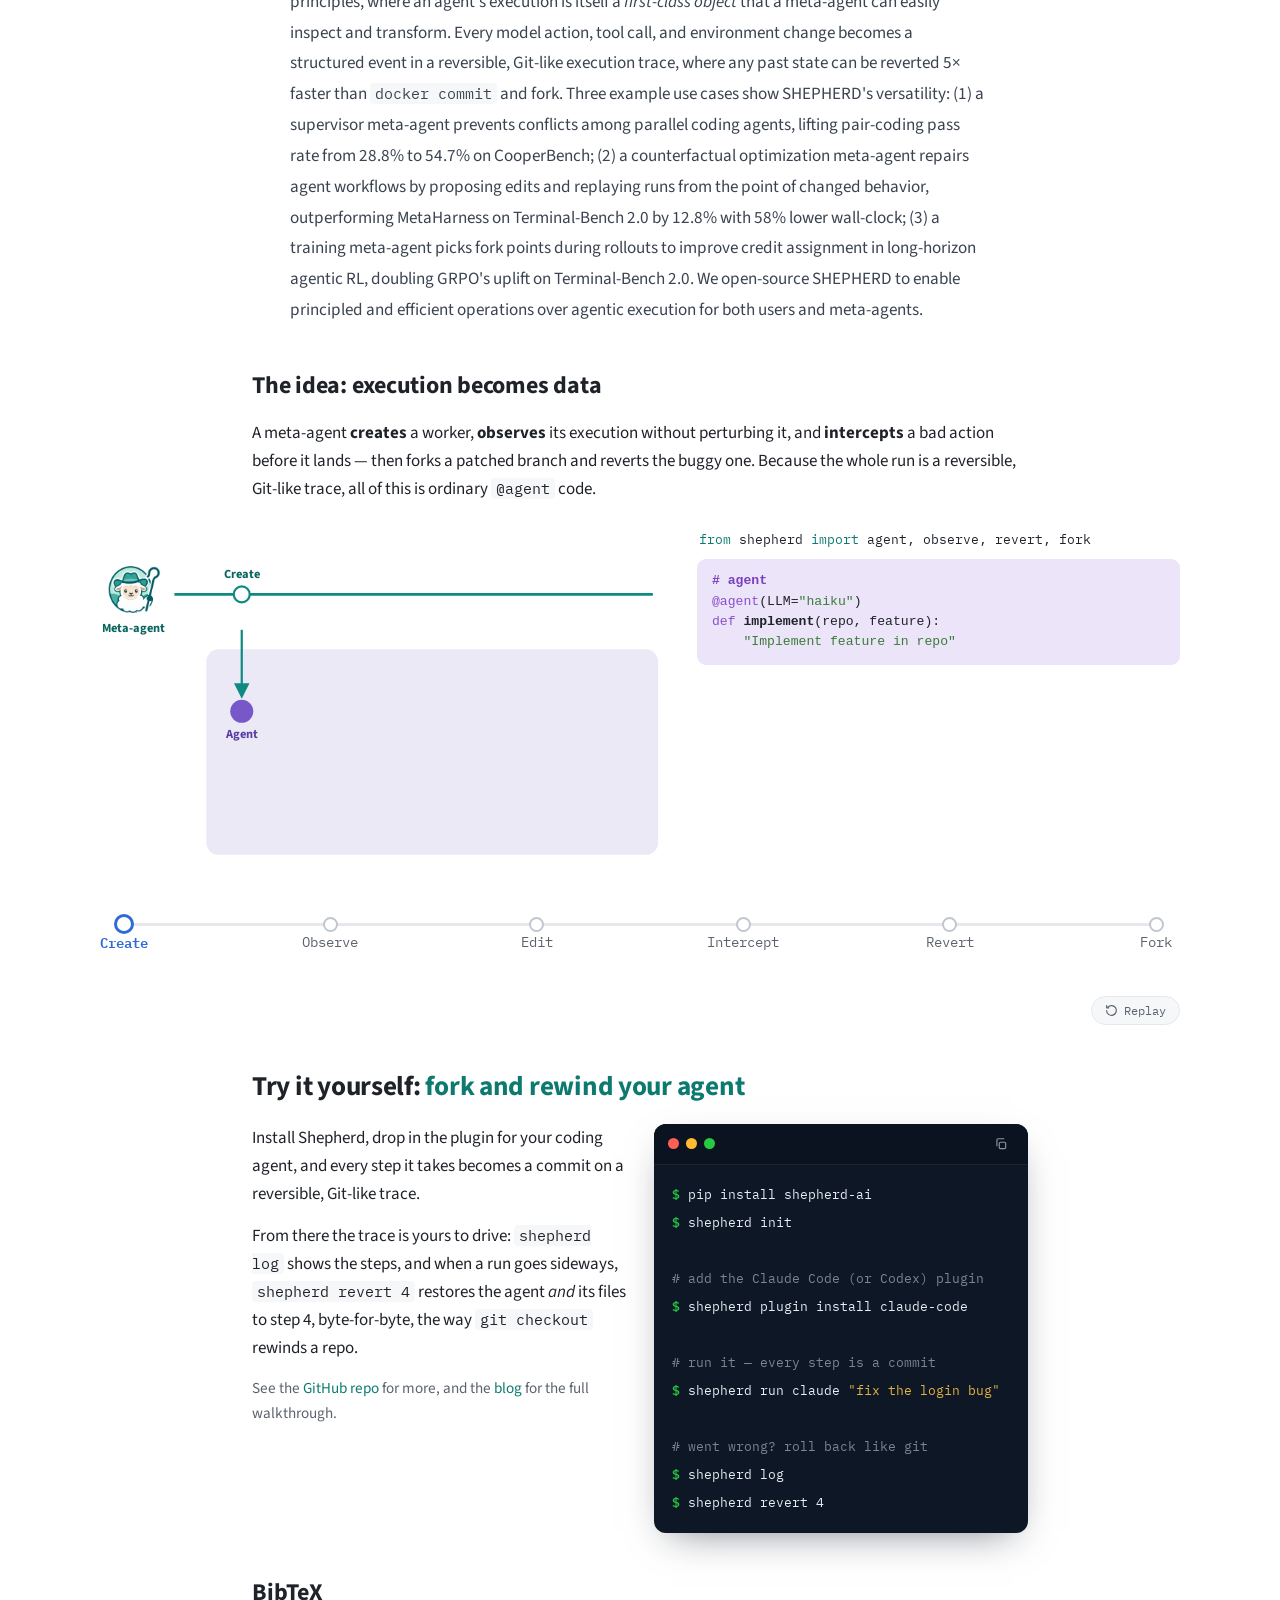
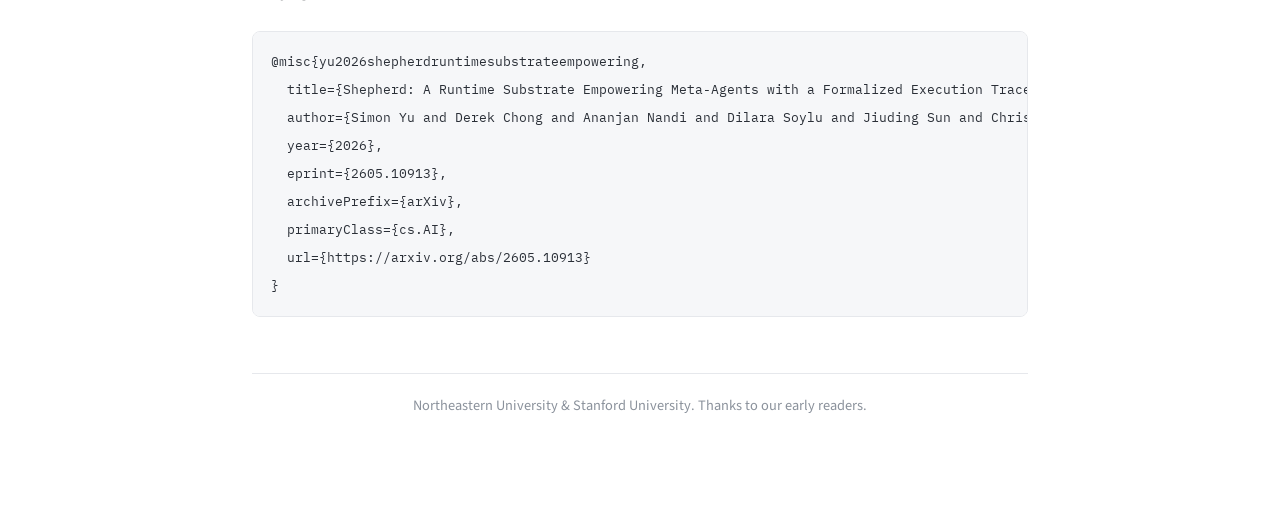
==== commit ed38fad9: "Update SHEPHERD site Co-Authored-By: Claude Opus 4.8 (1M context) <noreply@anthropic.com>" ====
--- a/index.html
+++ b/index.html
@@ -21,7 +21,7 @@
     <a href="#try">Try it</a>
     <a href="https://arxiv.org/abs/2605.10913" target="_blank" rel="noopener">Paper</a>
     <a href="https://github.com/dcx/poc-crank-v2" target="_blank" rel="noopener">Code</a>
-    <a href="https://www.notion.so/SHEPHERD-A-Runtime-Substrate-Empowering-Meta-Agents-with-a-Formalized-Execution-Trace-380c4f17675781e7a4adf8427de3fefa?source=copy_link" target="_blank" rel="noopener">Blog</a>
+    <a href="blog/">Blog</a>
   </div>
 </nav>
 
@@ -49,7 +49,7 @@
     <p class="links">
       <a class="lnk" href="https://arxiv.org/abs/2605.10913" target="_blank" rel="noopener">Paper</a>
       <a class="lnk" href="https://github.com/dcx/poc-crank-v2" target="_blank" rel="noopener">Code</a>
-      <a class="lnk" href="https://www.notion.so/SHEPHERD-A-Runtime-Substrate-Empowering-Meta-Agents-with-a-Formalized-Execution-Trace-380c4f17675781e7a4adf8427de3fefa?source=copy_link" target="_blank" rel="noopener">Blog</a>
+      <a class="lnk" href="blog/">Blog</a>
     </p>
   </header>
 
@@ -140,7 +140,7 @@
             <circle cx="350" cy="190" r="13" fill="#7857c8"/>
             <text x="350" y="220" text-anchor="middle" fill="#5a3fa3" font-weight="700">tool-call</text>
             <circle cx="430" cy="190" r="13" fill="#7857c8"/>
-            <circle cx="441" cy="182" r="5" fill="#d2402a"/>
+            <text x="442" y="190" text-anchor="middle" fill="#d2402a" stroke="#fff" stroke-width="3" paint-order="stroke" style="font-size:26px;font-weight:900">!</text>
             <text x="430" y="220" text-anchor="middle" fill="#5a3fa3" font-weight="700">edit (buggy)</text>
             <line x1="443" y1="190" x2="520" y2="190" stroke="#bdb8c9" stroke-width="2.5" stroke-dasharray="4 4"/>
             <circle cx="532" cy="190" r="12" fill="#ded9e7" stroke="#bdb8c9" stroke-width="2"/>
@@ -227,7 +227,7 @@
         </p>
         <p class="muted">
           See the <a href="https://github.com/dcx/poc-crank-v2" target="_blank" rel="noopener">GitHub repo</a>
-          for more, and the <a href="https://www.notion.so/SHEPHERD-A-Runtime-Substrate-Empowering-Meta-Agents-with-a-Formalized-Execution-Trace-380c4f17675781e7a4adf8427de3fefa?source=copy_link" target="_blank" rel="noopener">blog</a>
+          for more, and the <a href="blog/">blog</a>
           for the full walkthrough.
         </p>
       </div>
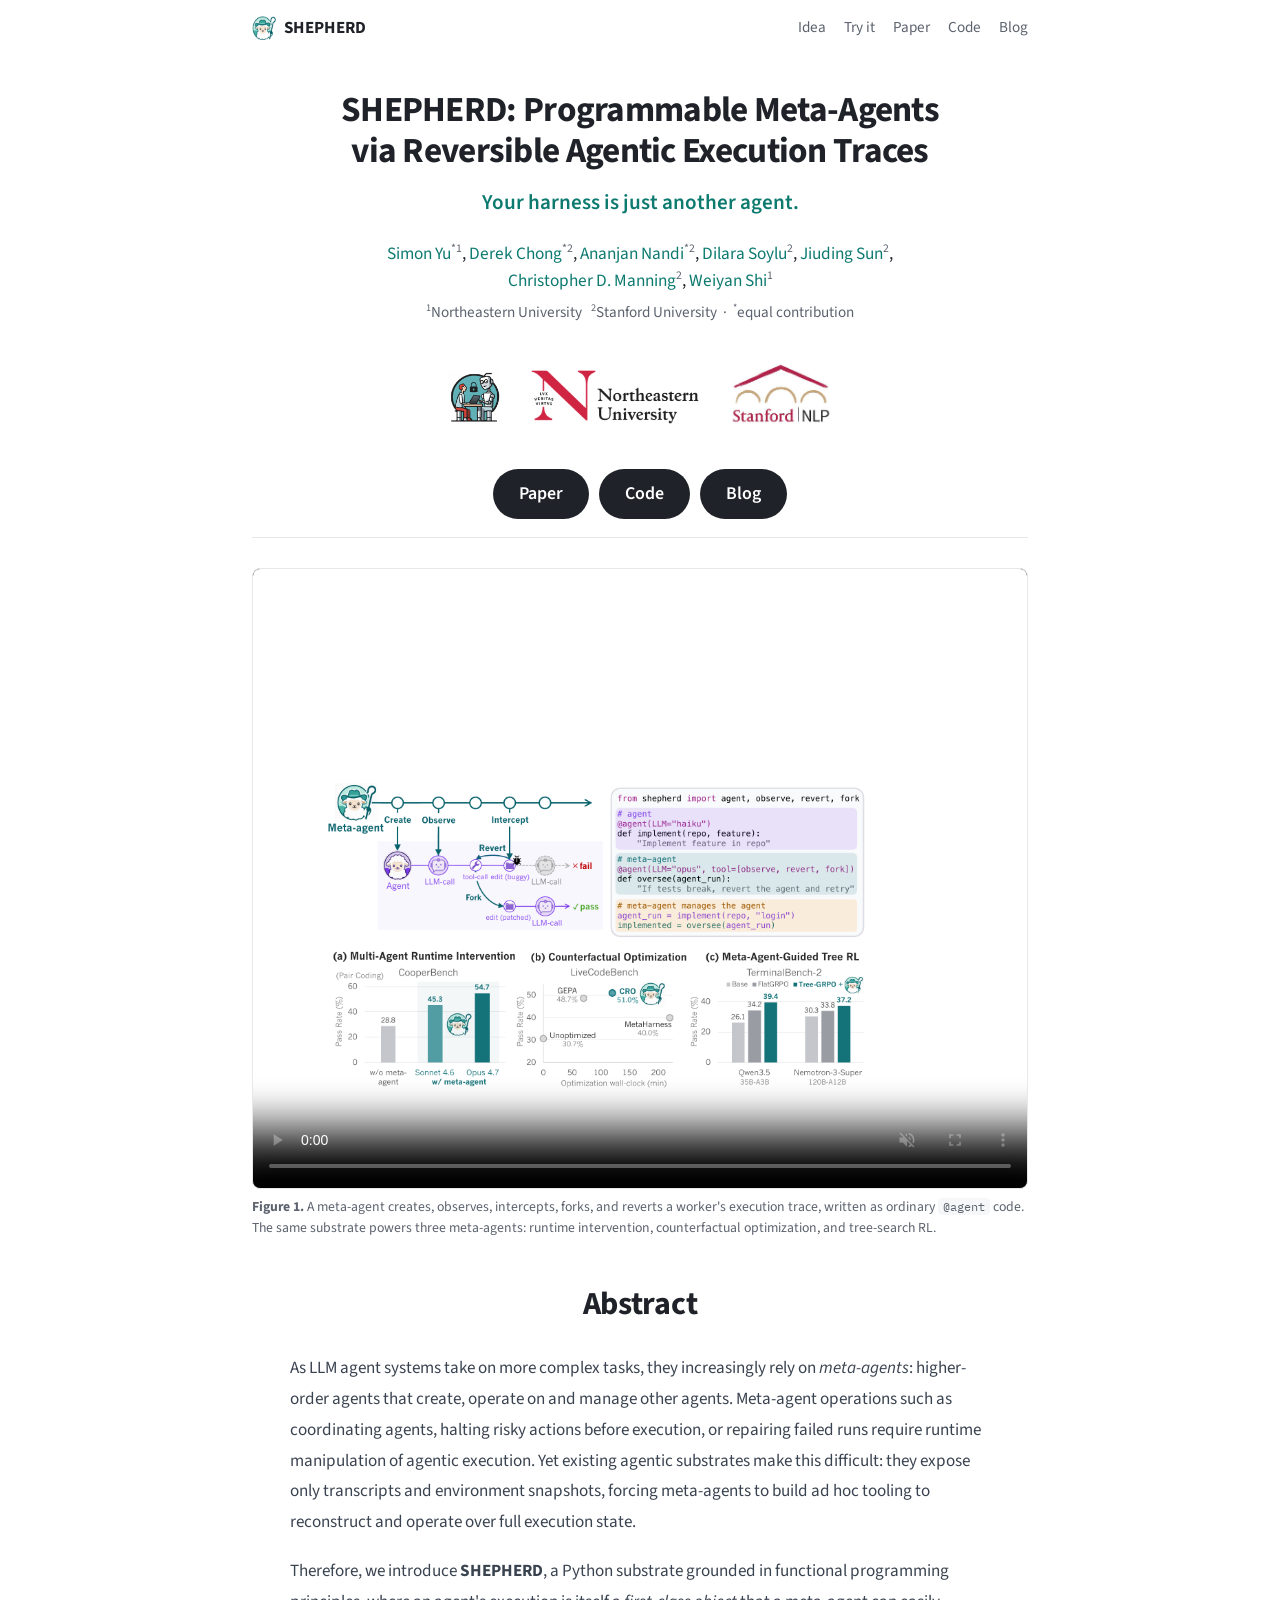
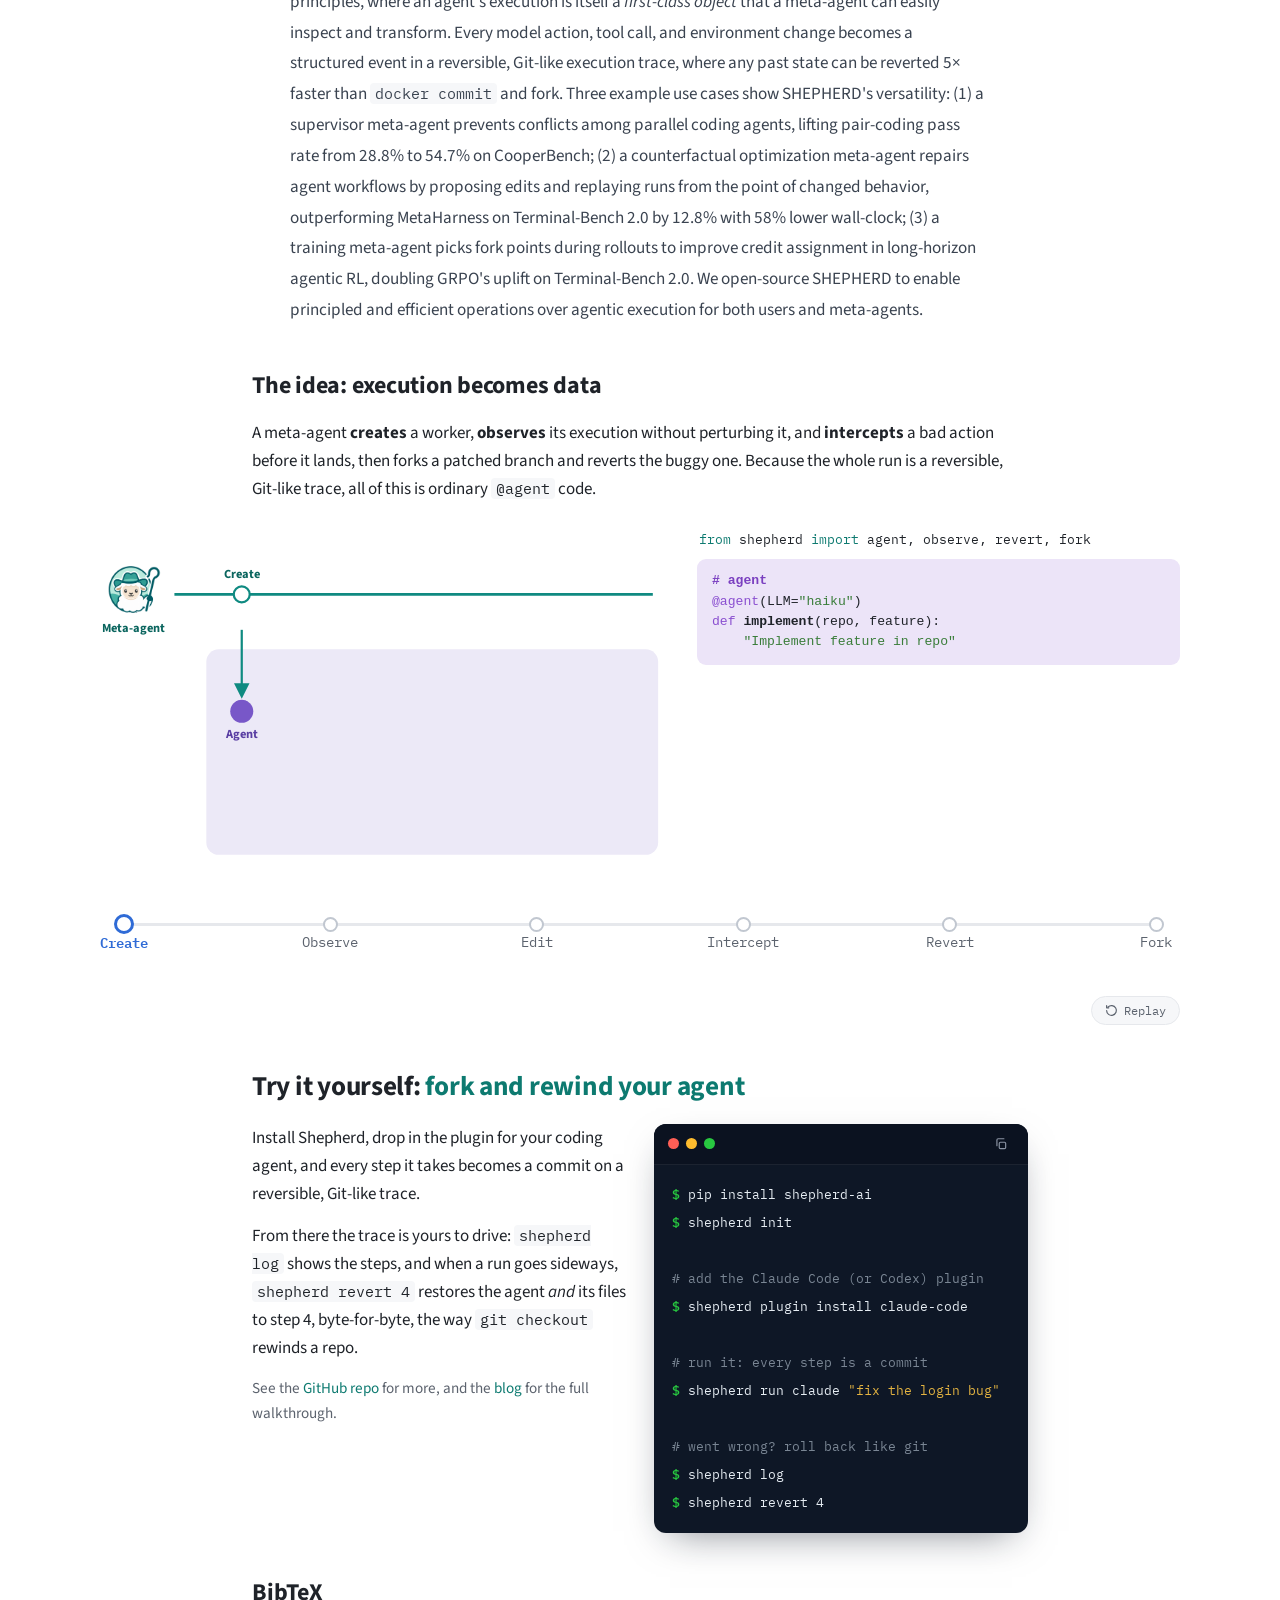
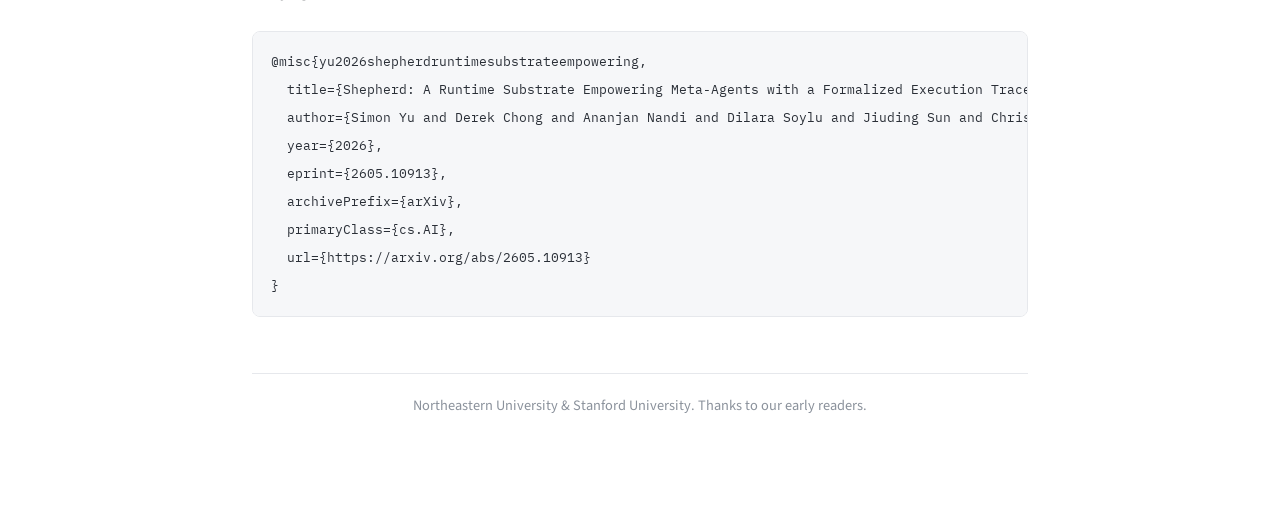
==== commit 015e1c06: "Update SHEPHERD site Co-Authored-By: Claude Opus 4.8 (1M context) <noreply@anthropic.com>" ====
--- a/index.html
+++ b/index.html
@@ -3,7 +3,7 @@
 <head>
 <meta charset="utf-8" />
 <meta name="viewport" content="width=device-width, initial-scale=1" />
-<title>SHEPHERD — Programmable Meta-Agents via Reversible Execution Traces</title>
+<title>SHEPHERD: Programmable Meta-Agents via Reversible Execution Traces</title>
 <meta name="description" content="SHEPHERD makes an agent's execution a first-class, reversible, Git-like trace, so the harness that supervises your agents can be just another agent." />
 <link rel="icon" type="image/png" href="assets/logo-shepherd.png" />
 <link rel="preconnect" href="https://fonts.googleapis.com" />
@@ -93,7 +93,7 @@
     <h2>The idea: execution becomes data</h2>
     <p>
       A meta-agent <b>creates</b> a worker, <b>observes</b> its execution without perturbing it, and
-      <b>intercepts</b> a bad action before it lands &mdash; then forks a patched branch and reverts the
+      <b>intercepts</b> a bad action before it lands, then forks a patched branch and reverts the
       buggy one. Because the whole run is a reversible, Git-like trace, all of this is ordinary
       <code>@agent</code> code.
     </p>
@@ -242,7 +242,7 @@
 <span class="c"># add the Claude Code (or Codex) plugin</span>
 <span class="p">$</span> shepherd plugin install claude-code
 
-<span class="c"># run it — every step is a commit</span>
+<span class="c"># run it: every step is a commit</span>
 <span class="p">$</span> shepherd run claude <span class="s">"fix the login bug"</span>
 
 <span class="c"># went wrong? roll back like git</span>
--- a/style.css
+++ b/style.css
@@ -246,3 +246,36 @@
 .terminal__body .p { color: #28c840; font-weight: 600; }
 .terminal__body .c { color: #7a8694; }
 .terminal__body .s { color: #e3b341; }
+
+/* ============================================================
+   Responsive / mobile
+   ============================================================ */
+/* Grid and flex children default to min-width:auto, so a wide <pre>/<svg>
+   inside them refuses to shrink and forces horizontal scroll. Let them shrink. */
+.anim__diagram, .anim__code { min-width: 0; }
+.try > * { min-width: 0; }
+.terminal, .try__code { min-width: 0; }
+img, svg, video, pre, table { max-width: 100%; }
+
+@media (max-width: 600px) {
+  .wrap { padding: 8px 16px 64px; }
+  .nav { padding: 12px 16px; }
+  .nav__links { gap: 14px; }
+  .hero { padding: 18px 0 14px; }
+  .hero__title { font-size: clamp(1.4rem, 6.2vw, 1.9rem); max-width: 100%; }
+  .hero__tag { font-size: 1.06rem; }
+  .authors { font-size: .98rem; max-width: 100%; }
+  .affil { font-size: .86rem; }
+  .orgs { gap: 16px; margin-bottom: 18px; }
+  .orgs img { height: 38px; }
+  .orgs img[alt="Stanford NLP Group"] { height: 70px; }
+  .links { gap: 8px; }
+  .lnk { font-size: 1rem; padding: 9px 20px; }
+  .teaser { margin: 22px 0; }
+  figcaption { font-size: .82rem; }
+  h2 { font-size: 1.3rem; }
+  .abstract h2 { font-size: 1.55rem; }
+  .abstract__body p { font-size: 1rem; line-height: 1.7; }
+  .try-h { font-size: 1.4rem; }
+  .anim { gap: 14px; }
+}
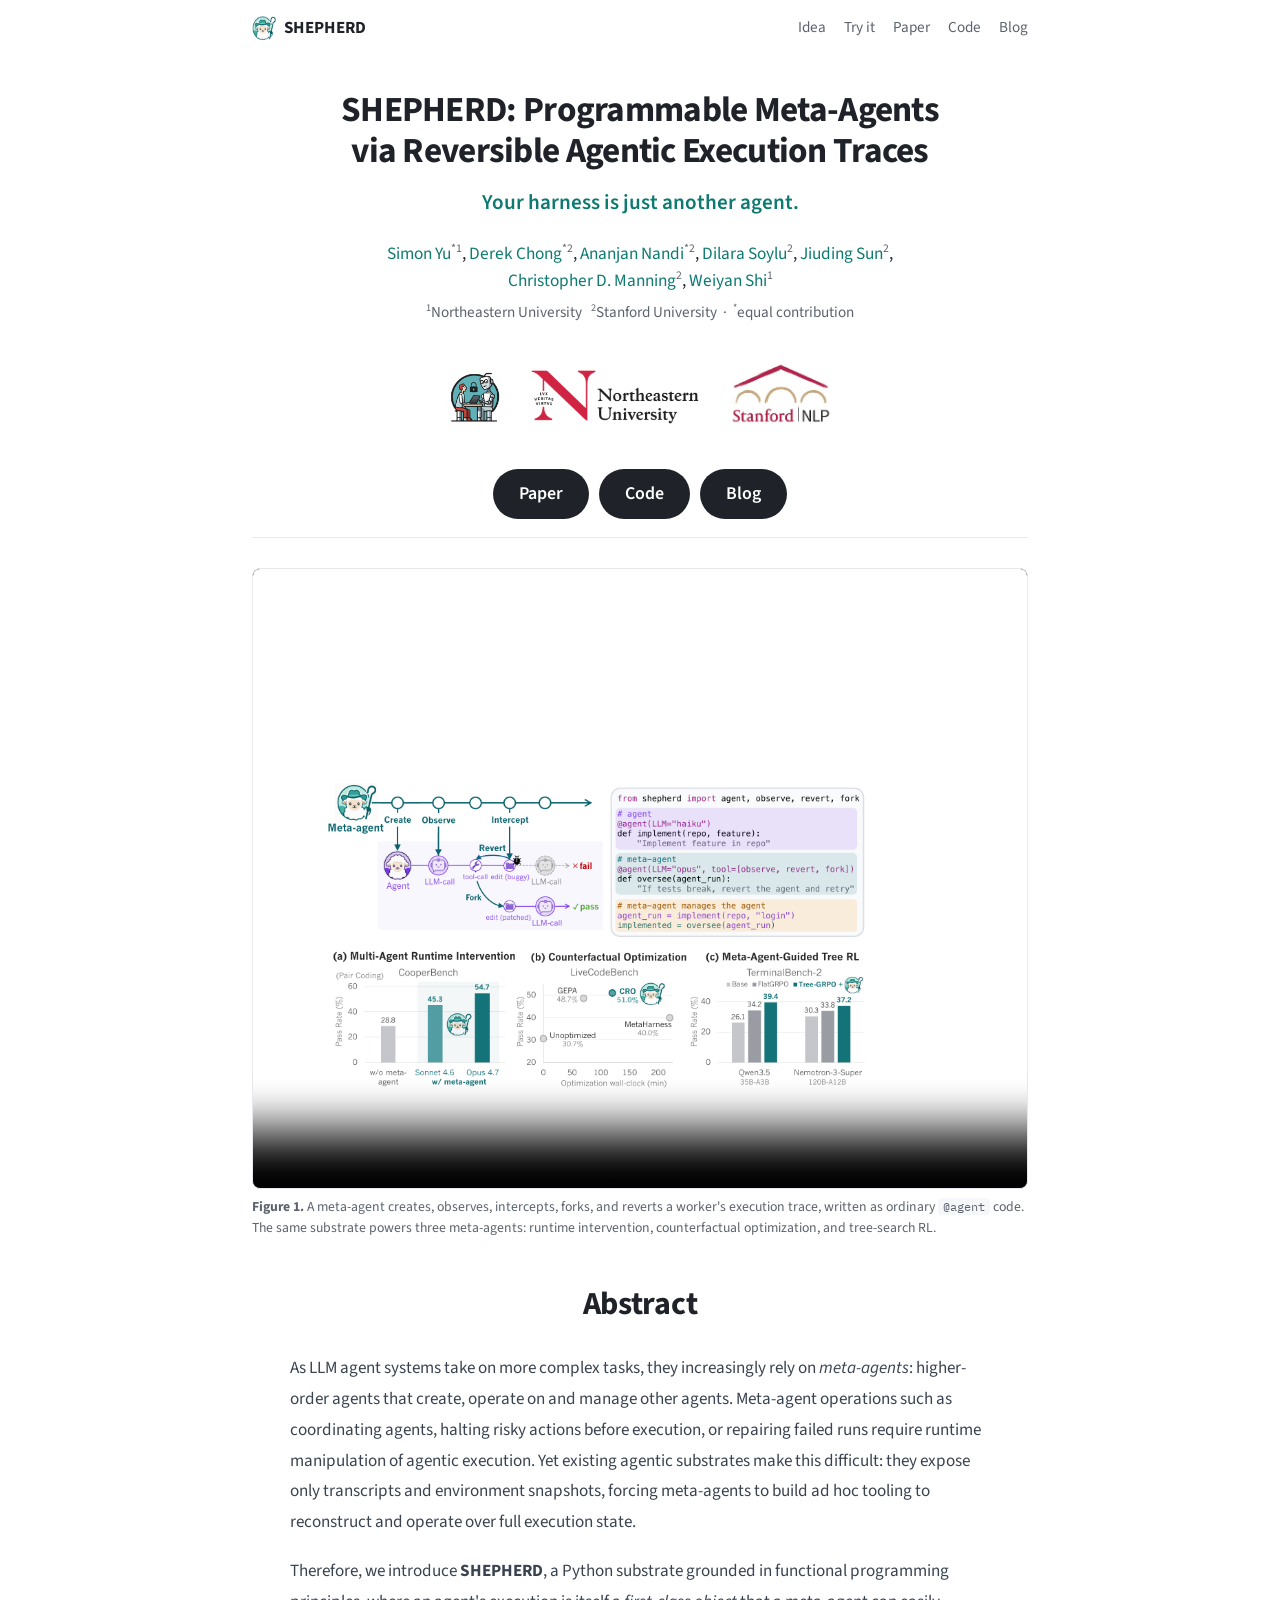
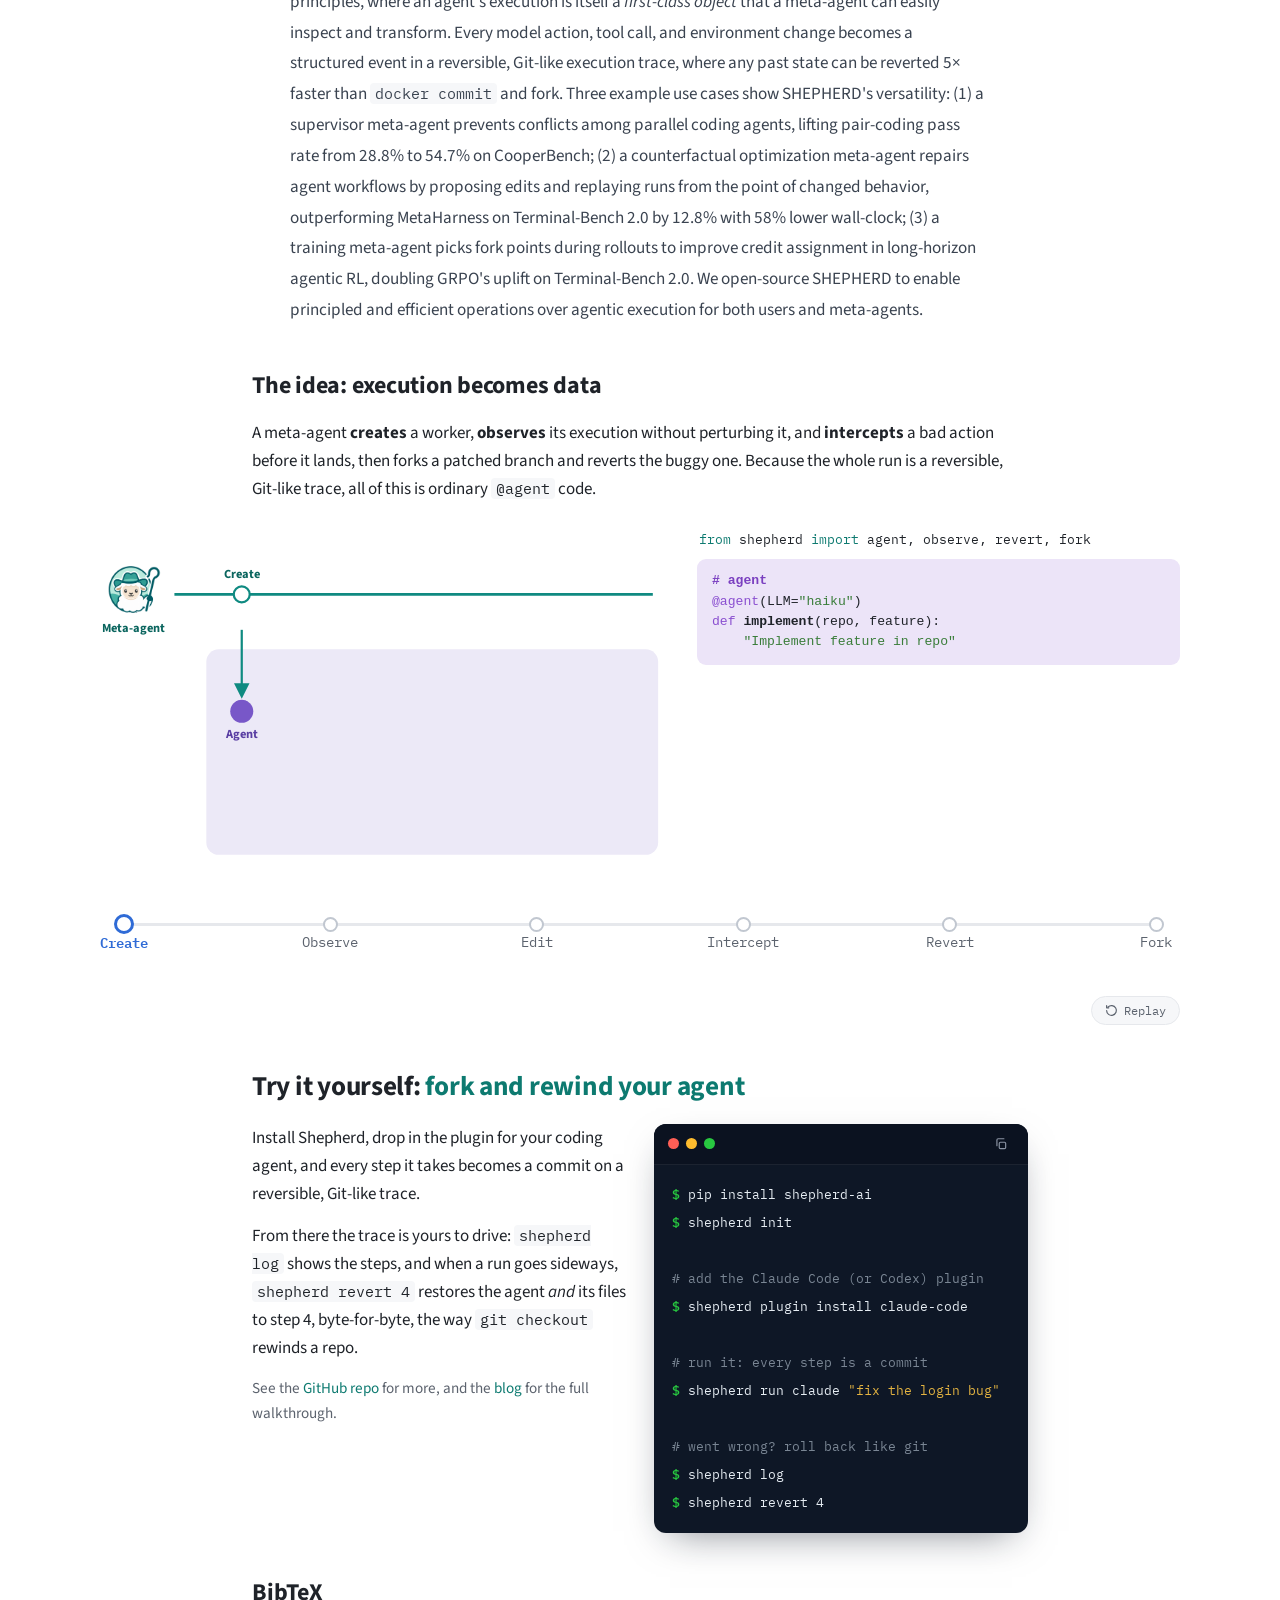
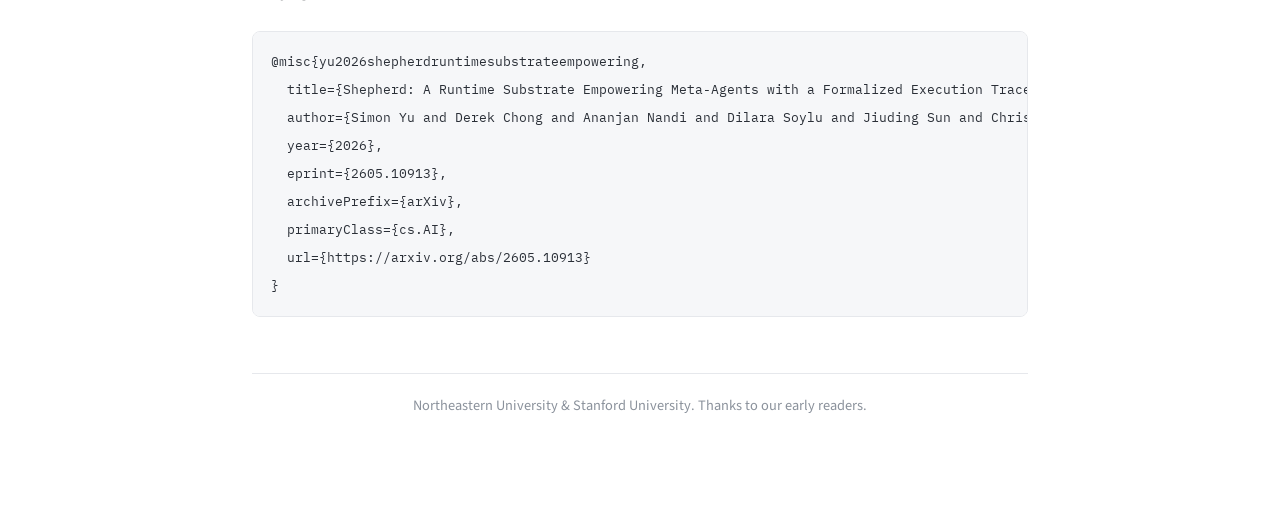
==== commit b1426c25: "Update SHEPHERD site Co-Authored-By: Claude Opus 4.8 (1M context) <noreply@anthropic.com>" ====
--- a/index.html
+++ b/index.html
@@ -11,6 +11,7 @@
 <link href="https://fonts.googleapis.com/css2?family=Source+Sans+3:wght@400;600;700&family=IBM+Plex+Mono:wght@400;500&display=swap" rel="stylesheet" />
 <link rel="stylesheet" href="style.css" />
 <script src="app.js" defer></script>
+<script defer src="https://static.cloudflareinsights.com/beacon.min.js" data-cf-beacon='{"token": "15241427f3bc4c0e8382f37b46932721"}'></script>
 </head>
 <body>
 
